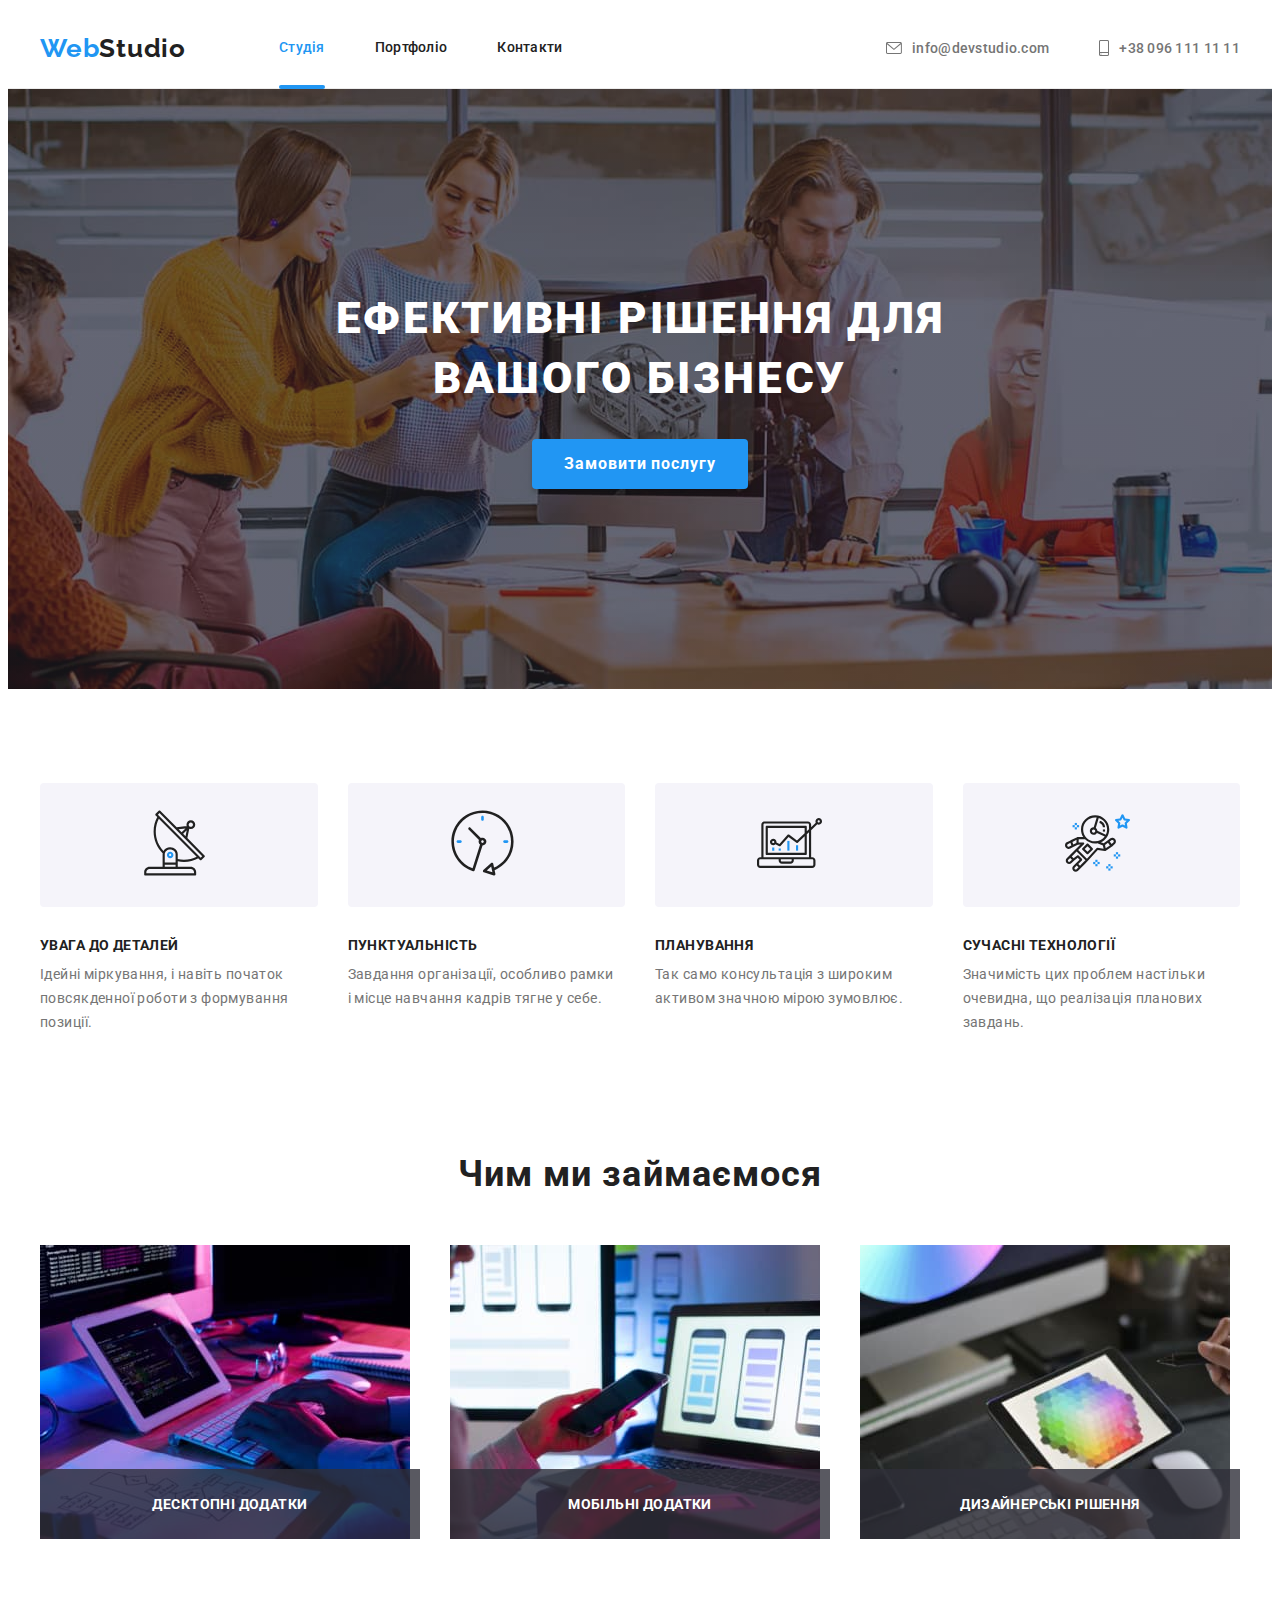
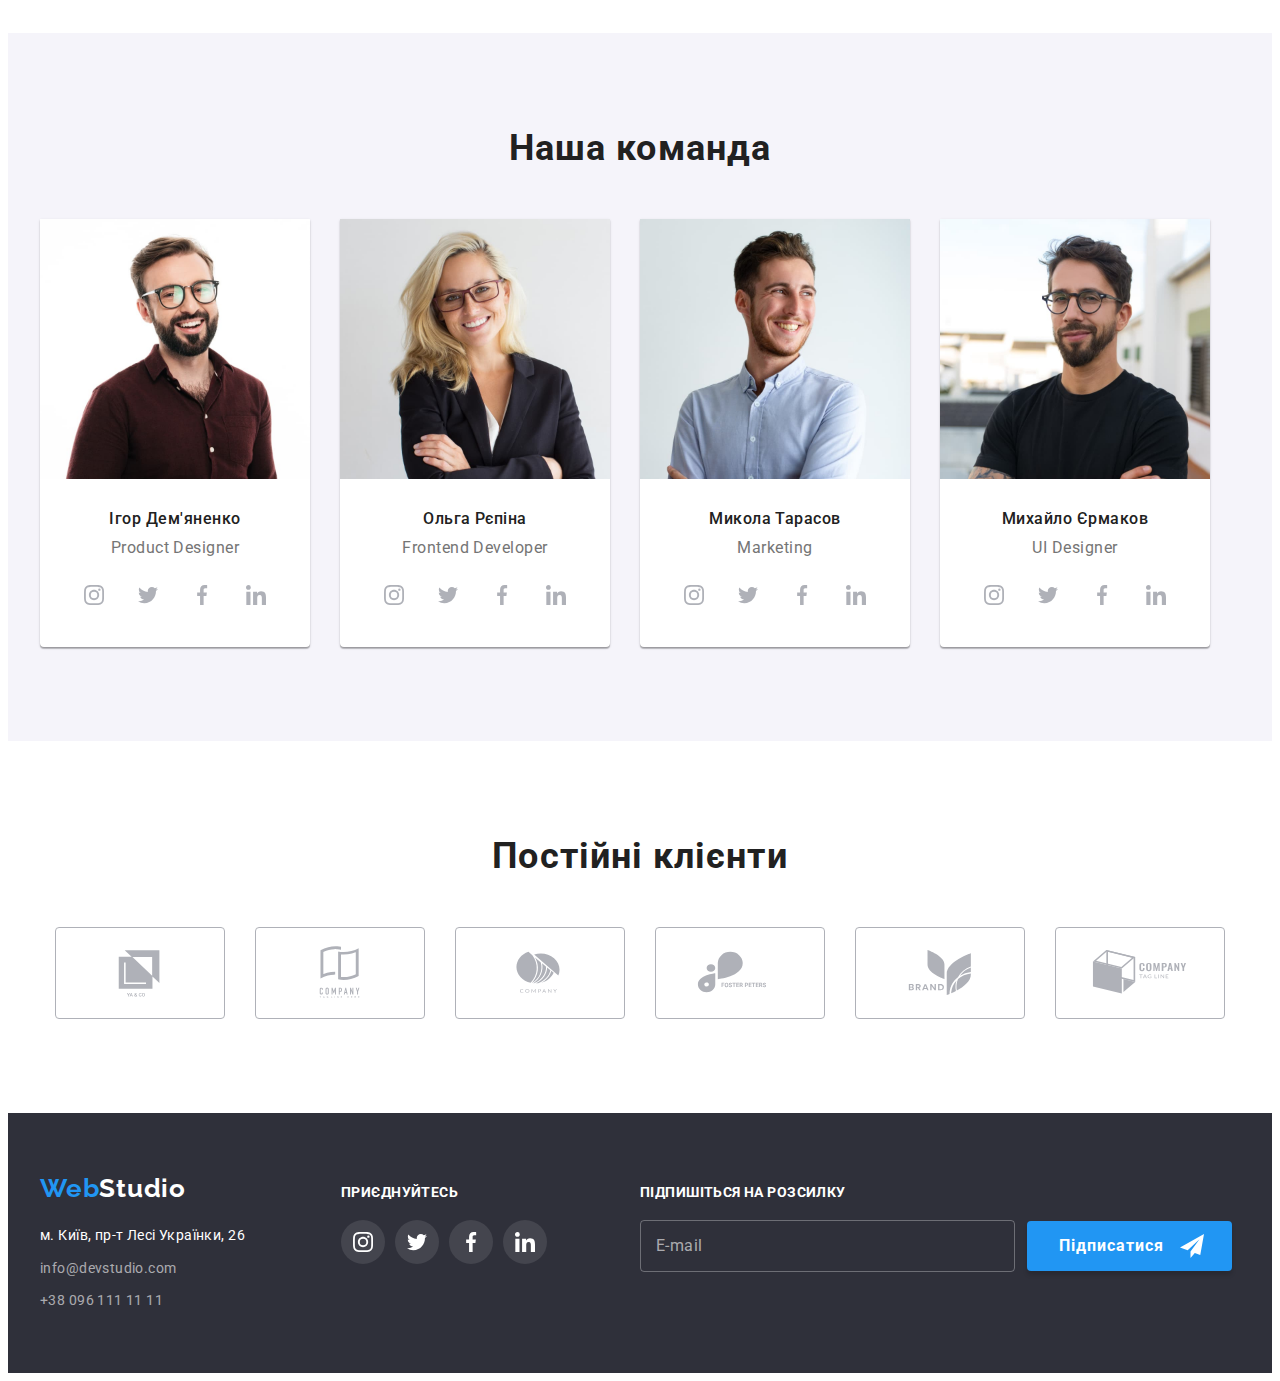
==== index.html @ 254dd170 "Initial commit" ====
<!DOCTYPE html>
<html lang="uk">
  <head>
    <meta charset="UTF-8" />
    <meta http-equiv="X-UA-Compatible" content="IE=edge" />
    <meta name="viewport" content="width=device-width, initial-scale=1.0" />
    <title>Студія</title>
    <!-- modern normalizer -->
    <link rel="stylesheet" href="https://cdnjs.cloudflare.com/ajax/libs/modern-normalize/1.1.0/modern-normalize.min.css"
      integrity="sha512-wpPYUAdjBVSE4KJnH1VR1HeZfpl1ub8YT/NKx4PuQ5NmX2tKuGu6U/JRp5y+Y8XG2tV+wKQpNHVUX03MfMFn9Q=="
      crossorigin="anonymous" referrerpolicy="no-referrer" />

    
    <link rel="preconnect" href="https://fonts.googleapis.com" />
    <link rel="preconnect" href="https://fonts.gstatic.com" crossorigin />
    <link
      href="https://fonts.googleapis.com/css2?family=Montserrat:wght@400;700&family=Raleway:wght@700&family=Roboto:ital,wght@0,500;0,700;0,900;1,400&display=swap"
      rel="stylesheet"
    />
    <link href="https://fonts.googleapis.com/css2?family=Roboto&display=swap" rel="stylesheet">
    <link rel="stylesheet" href="./css/styles.css" />
  </head>
  <body>
    <header>
      <div class="container flex">
        <a href="./index.html" class="logo header-logo">
          <span class="logo__accent">Web</span>Studio</a>
        <nav class="site-nav">
          <ul class="nav">
            <li>
              <a class="link-nav link current" href="./index.html">Студія</a>
            </li>
            <li>
              <a class="link-nav link" href="./portfolio.html">Портфоліо</a>
            </li>
            <li><a class="link-nav link" href="">Контакти</a></li>
          </ul>
        </nav>
        <ul class="contact">
          <li>
            <a class="contact-link link" href="mailto:info@devstudio.com">
              <svg class="icon-letter" width="16" height="12">
                <use href="./images/symbol-defs.svg#icon-letter"></use>
              </svg>
              info@devstudio.com</a>
          </li>
          <li>
            <a class="contact-link link" href="tel:+380961111111">
              <svg class="icon-smartphone" width="10" height="16">
                <use href="./images/symbol-defs.svg#icon-smartphone"></use>
              </svg>
              +38 096 111 11 11</a>
          </li>
        </ul>
      </div>
    </header>
    <main>
        <section class="section section-hero">
          <div class="container">
            <h1 class="hero-title">Ефективні рішення для вашого бізнесу</h1>
            <button type="button" class="hero-btn main-btn" data-modal-open>Замовити послугу</button>
          </div>
        </section>
      <section class="advantage-section">
        <!-- приховано -->
        <h2 class="visually-hidden">Переваги</h2>
        <!-- приховано -->
    
        <div class="container">
          <ul class="advantage__list">
            <li class="advantage__item">
              <div class="advantage__box">
                <svg  width="65px" height="70px">
                  <use href="./images/symbol-defs.svg#icon-antenna"></use>
                </svg>
              </div>
              <h3 class="advantage__title">Увага до деталей</h3>
              <p class="advantage__text">
                Ідейні міркування, і навіть початок повсякденної роботи з
                формування позиції.
              </p>
            </li>
            <li class="advantage__item">
              <div class="advantage__box">
                <svg  width="65px" height="70px">
                  <use href="./images/symbol-defs.svg#icon-clock"></use>
                </svg>
              </div>
              <h3 class="advantage__title">Пунктуальність</h3>
              <p class="advantage__text">
                Завдання організації, особливо рамки і місце навчання кадрів тягне
                у себе.
              </p>
            </li>
            <li class="advantage__item">
              <div class="advantage__box">
                <svg  width="65px" height="70px">
                  <use href="./images/symbol-defs.svg#icon-diagram"></use>
                </svg>
              </div>
              <h3 class="advantage__title">Планування</h3>
              <p class="advantage__text">
                Так само консультація з широким активом значною мірою зумовлює.
              </p>
            </li>
            <li class="advantage__item">
              <div class="advantage__box">
                <svg  width="65px" height="70px">
                  <use href="./images/symbol-defs.svg#icon-astronaut"></use>
                </svg>
              </div>
              <h3 class="advantage__title">Сучасні технології</h3>
              <p class="advantage__text">
                Значимість цих проблем настільки очевидна, що реалізація планових
                завдань.
              </p>
            </li>
          </ul>
        </div>
      </section>
      <section class="work-section">
        <div class="container">
          <h2 class="section__title">Чим ми займаємося</h2>
          <ul class="work__list">
            <li class="work__item">
              <img src="./images/img1.jpg" alt="Робота за комп'ютером" width="370" height="294" />
              <p class="work__text">Десктопні додатки</p>
            </li>
            <li class="work__item">
              <img src="./images/img2.jpg" alt="Робота на смартфоні" width="370" height="294" />
              <p class="work__text">Мобільні додатки</p>
            </li>
            <li class="work__item">
              <img src="./images/img3.jpg" alt="Робота на планшеті" width="370" height="294" />
              <p class="work__text">Дизайнерські рішення</p>
            </li>
          </ul>
        </div>
      </section>
      <section class="team-section">
        <div class="container">
          <h2 class="section__title">Наша команда</h2>
          <ul class="team-list">
            <li class="team-list__item">
              <img class="team__img" src="./images/igor.jpg" alt="Фото Ігоря" width="270" />
              <div class="team__wrapper">
                <h3 class="team__title">Ігор Дем'яненко</h3>
                <p lang="en" class="team__text">Product Designer</p>
                <ul class="list social-list--white">
                  <li>
                    <a class="link social-link" href="" target="_blank" 
                    rel="noopener noreferrer"
                    aria-label="instagram">
                    <svg class="" width="20px" height="20px">
                      <use href="./images/symbol-defs.svg#icon-instagram"></use>
                    </svg>
                  </a>
                </li>
                  <li>
                    <a class="link social-link" href="" target="_blank" 
                    rel="noopener noreferrer"
                    aria-label="twitter">
                    <svg class="" width="20px" height="20px">
                      <use href="./images/symbol-defs.svg#icon-twitter"></use>
                    </svg>
                  </a>
                </li>
                  <li>
                    <a class="link social-link" href="" target="_blank" 
                    rel="noopener noreferrer"
                    aria-label="facebook">
                    <svg class="" width="20px" height="20px">
                      <use href="./images/symbol-defs.svg#icon-facebook"></use>
                    </svg>
                  </a>
                </li>
                  <li>
                    <a class="link social-link" href="" target="_blank" 
                    rel="noopener noreferrer"
                    aria-label="linkedin">
                    <svg class="" width="20px" height="20px">
                      <use href="./images/symbol-defs.svg#icon-linkedin"></use>
                    </svg>
                  </a>
                </li>
                </ul>
              </div>
             
            </li>
            <li class="team-list__item">
              <img class="team__img" src="./images/olga.jpg" alt="Фото Ольги" width="270" />
              <div class="team__wrapper">
                <h3 class="team__title">Ольга Рєпіна</h3>
                <p lang="en" class="team__text">Frontend Developer</p>
                <ul class="list social-list--white">
                  <li>
                    <a class="link social-link" href="" target="_blank" rel="noopener noreferrer" aria-label="instagram">
                      <svg class="" width="20px" height="20px">
                        <use href="./images/symbol-defs.svg#icon-instagram"></use>
                      </svg>
                    </a>
                  </li>
                  <li>
                    <a class="link social-link" href="" target="_blank" rel="noopener noreferrer" aria-label="twitter">
                      <svg class="" width="20px" height="20px">
                        <use href="./images/symbol-defs.svg#icon-twitter"></use>
                      </svg>
                    </a>
                  </li>
                  <li>
                    <a class="link social-link" href="" target="_blank" rel="noopener noreferrer" aria-label="facebook">
                      <svg class="" width="20px" height="20px">
                        <use href="./images/symbol-defs.svg#icon-facebook"></use>
                      </svg>
                    </a>
                  </li>
                  <li>
                    <a class="link social-link" href="" target="_blank" rel="noopener noreferrer" aria-label="linkedin">
                      <svg class="" width="20px" height="20px">
                        <use href="./images/symbol-defs.svg#icon-linkedin"></use>
                      </svg>
                    </a>
                  </li>
                </ul>
              </div>
              
            </li>
            <li class="team-list__item">
              <img class="team__img" src="./images/mykola.jpg" alt="Фото Миколи" width="270" />
              <div class="team__wrapper">
                <h3 class="team__title">Микола Тарасов</h3>
                <p lang="en" class="team__text">Marketing</p>
                <ul class="list social-list--white">
                  <li>
                    <a class="link social-link" href="" target="_blank" rel="noopener noreferrer" aria-label="instagram">
                      <svg class="" width="20px" height="20px">
                        <use href="./images/symbol-defs.svg#icon-instagram"></use>
                      </svg>
                    </a>
                  </li>
                  <li>
                    <a class="link social-link" href="" target="_blank" rel="noopener noreferrer" aria-label="twitter">
                      <svg class="" width="20px" height="20px">
                        <use href="./images/symbol-defs.svg#icon-twitter"></use>
                      </svg>
                    </a>
                  </li>
                  <li>
                    <a class="link social-link" href="" target="_blank" rel="noopener noreferrer" aria-label="facebook">
                      <svg class="" width="20px" height="20px">
                        <use href="./images/symbol-defs.svg#icon-facebook"></use>
                      </svg>
                    </a>
                  </li>
                  <li>
                    <a class="link social-link" href="" target="_blank" rel="noopener noreferrer" aria-label="linkedin">
                      <svg class="" width="20px" height="20px">
                        <use href="./images/symbol-defs.svg#icon-linkedin"></use>
                      </svg>
                    </a>
                  </li>
                </ul>
              </div>
             
            </li>
            <li class="team-list__item">
              <img class="team__img" src="./images/mykhail.jpg" alt="Фото Михайла" width="270" />
              <div class="team__wrapper">
                <h3 class="team__title">Михайло Єрмаков</h3>
                <p lang="en" class="team__text">UI Designer</p>
                <ul class="list social-list--white">
                  <li>
                    <a class="link social-link" href="" target="_blank" rel="noopener noreferrer" aria-label="instagram">
                      <svg class="" width="20px" height="20px">
                        <use href="./images/symbol-defs.svg#icon-instagram"></use>
                      </svg>
                    </a>
                  </li>
                  <li>
                    <a class="link social-link" href="" target="_blank" rel="noopener noreferrer" aria-label="twitter">
                      <svg class="" width="20px" height="20px">
                        <use href="./images/symbol-defs.svg#icon-twitter"></use>
                      </svg>
                    </a>
                  </li>
                  <li>
                    <a class="link social-link" href="" target="_blank" rel="noopener noreferrer" aria-label="facebook">
                      <svg class="" width="20px" height="20px">
                        <use href="./images/symbol-defs.svg#icon-facebook"></use>
                      </svg>
                    </a>
                  </li>
                  <li>
                    <a class="link social-link" href="" target="_blank" rel="noopener noreferrer" aria-label="linkedin">
                      <svg class="" width="20px" height="20px">
                        <use href="./images/symbol-defs.svg#icon-linkedin"></use>
                      </svg>
                    </a>
                  </li>
                </ul>
              </div>
              
            </li>
          </ul>
        </div>
      </section>
      <section class="section section-clients">
        <div class="container container-clients">
          <h2 class="clients-title title">Постійні клієнти</h2>
          <ul class="list clients-list">
            <li>
              <a 
              class="link clients-link" 
              href=""
              target="_blank" 
              rel="noopener noreferrer">
                <svg class="company-icon" width="106px" height="60px">
                  <use href="./images/symbol-defs.svg#icon-company1"></use>
                </svg>
              </a>
            </li>
            <li>
              <a class="link clients-link" href="" target="_blank" rel="noopener noreferrer">
                <svg class="company-icon" width="106px" height="60px">
                  <use href="./images/symbol-defs.svg#icon-company2"></use>
                </svg>
              </a>
            </li>
            <li>
              <a class="link clients-link" href="" target="_blank" rel="noopener noreferrer">
                <svg class="company-icon" width="106px" height="60px">
                  <use href="./images/symbol-defs.svg#icon-company3"></use>
                </svg>
              </a>
            </li>
            <li>
              <a class="link clients-link" href="" target="_blank" rel="noopener noreferrer">
                <svg class="company-icon" width="106px" height="60px">
                  <use href="./images/symbol-defs.svg#icon-company4"></use>
                </svg>
              </a>
            </li>
            <li>
              <a class="link clients-link" href="" target="_blank" rel="noopener noreferrer">
                <svg class="company-icon" width="106px" height="60px">
                  <use href="./images/symbol-defs.svg#icon-company5"></use>
                </svg>
              </a>
            </li>
            <li>
              <a class="link clients-link" href="" target="_blank" rel="noopener noreferrer">
                <svg class="company-icon" width="106px" height="60px">
                  <use href="./images/symbol-defs.svg#icon-company6"></use>
                </svg>
              </a>
            </li>
          </ul>
        </div>
      </section>
    </main>
    <footer class="footer">
      <div class="container footer-container">
        <div class="contact-block">
          <a class="logo logo--footer" href="./index.html">
            <span class="logo__accent">Web</span>Studio</a>
          <address class="address">
            <p class="address-text">м. Київ, пр-т Лесі Українки, 26</p>
            <ul class="address-list">
              <li>
                <a class="link mail-footer" href="mailto:info@devstudio.com">info@devstudio.com</a>
              </li>
              <li>
                <a class="link tel-footer" href="tel:+380961111111">+38 096 111 11 11</a>
              </li>
            </ul>
          </address>
        </div>
        <div class="social-block">
          <h2 class="social-block-title">Приєднуйтесь</h2>
          <ul class="list social-list--dark">
            <li>
              <a class="link footer-link" href="" target="_blank" 
                    rel="noopener noreferrer"
                    aria-label="instagram">
                    <svg class="footer-icon" width="20" height="20">
                      <use href="./images/symbol-defs.svg#icon-instagram"></use>
                    </svg>
                  </a>
            </li>
            <li>
              <a class="link footer-link" href="" target="_blank" 
                    rel="noopener noreferrer"
                    aria-label="twitter">
                    <svg class="footer-icon" width="20" height="20">
                      <use href="./images/symbol-defs.svg#icon-twitter"></use>
                    </svg>
                  </a>
            </li>
            <li>
              <a class="link footer-link" href="" target="_blank" 
                    rel="noopener noreferrer"
                    aria-label="facebook">
                    <svg class="footer-icon" width="20" height="20">
                      <use href="./images/symbol-defs.svg#icon-facebook"></use>
                    </svg>
                  </a>
            </li>
            <li>
              <a class="link footer-link" href="" target="_blank" 
                    rel="noopener noreferrer"
                    aria-label="linkedin">
                    <svg class="footer-icon" width="20" height="20">
                      <use href="./images/symbol-defs.svg#icon-linkedin"></use>
                    </svg>
                  </a>
            </li>
          </ul>
        </div>
        <div class="mailing-block">
          <p class="mailing-text">Підпишіться на розсилку</p>
          <form class="mailing-form">
            <div class="mailing-group">
              <input class="mailing-inp" type="email" id="mailing" placeholder=" ">
              <label class="mailing-label" for="mailing">E-mail</label>
            </div>
            <button class="mailing-btn main-btn" type="submit">Підписатися</button>
          </form>
          
        </div>
      </div>
    </footer>
    <!-- Modal Window -->
    <div class="backdrop is-hidden" data-modal>
      <div class="modal">
        <button type="button" class="modal-btn" data-modal-close>
          <svg class="modal-icon" width="11" height="11">
            <use href="./images/icons/symbol-defs.svg#icon-close2"></use>
          </svg>
        </button>

        <div class="form-group">
          <strong class="str">Залиште свої дані, ми вам передзвонимо</strong>
          <form class="form" autocomplete="off">
            <div class="form-field">
              <input type="text" class="form-input" name="name" id="name">
              <label for="name" class="form-label">Ім'я</label>
              <span class="icon">
                <svg width="12" height="12">
                  <use href="./images/symbol-defs.svg#icon-name"></use>
                </svg>
              </span>
            </div>
            <div class="form-field">
              <input type="tel" class="form-input" name="tel" id="tel">
              <label for="tel" class="form-label">Телефон</label>
              <span class="icon">
                <svg width="13" height="13">
                  <use href="./images/symbol-defs.svg#icon-tel"></use>
                </svg>
              </span>
            </div>
            <div class="form-field">
              <input type="email" class="form-input" name="email" id="email">
              <label for="email" class="form-label">Пошта</label>
              <span class="icon">
                <svg width="15" height="12">
                  <use href="./images/symbol-defs.svg#icon-email"></use>
                </svg>
              </span>
            </div>
            <div class="form-field comment">
              <textarea class="form-comment" name="comment" id="comment" placeholder="Введіть текст"></textarea>
              <label class="form-label comment" for="comment">Коментар</label>
            </div>
            <div class="checkbox-group">
                <input id="checkbox" class="checkbox" type="checkbox" name="checkbox">
                <label for="checkbox" class="checkbox-label">
                  Погоджуюся з розсилкою та приймаю
                  <a class="check-link" href=""> Умови договору</a>
                </label>
            </div>
          </form>
          <button class="submit-btn main-btn" type="submit">Відправити</button>
        </div>
      </div>
    </div>
    <script src="./js/modal.js"></script>
  </body>
</html>
---- css/styles.css ----
:root{
  --main-text-color: #212121;
  --secondary-text-color: #757575;
  --accent-color: #2196F3;
  --main-background-color: #ffffff;
  --secondary-bgc: #F5F4FA;
  --temporory-bgc: #2F303A;
}


body{
  font-family: Roboto;
  font-style: normal;
  font-weight: 400;
  color: var(--main-text-color);
  background-color: var(--main-background-color)
}
h1, h2, h3, h4, h5, h6, p {
  margin: 0;
}
ul{
  margin: 0;
  padding: 0;
}
.link {
  text-decoration: none;
  display: block;
}
.site-nav .nav .current{
  color: var(--accent-color);
}
.current::after{
  content: '';
  position: absolute;
  
  display: block;
  background-color: var(--accent-color);
  width: 100%;
  height: 4px;
  border-radius: 2px;
  bottom: -1px;
}
.container{
  width: 1200px;
  padding-left: 15px;
  padding-right: 15px;
  margin: 0 auto;
}
img{
  display: block;
}
/* ------------------------navigation-------------------------- */
header{
  border-bottom: 1px solid #ECECEC;
}
.flex{
  display: flex;
  align-items: center;
}
.logo{
    text-decoration: none;
    font-family: 'Raleway';
    font-style: normal;
    font-weight: 700;
    font-size: 26px;
    line-height: 1.19;
    letter-spacing: 0.03em;
    color: var(--main-text-color);
    display: block;
    min-width: 145px;
}
.header-logo{
  margin-right: 93px;
}
.logo__accent{
color: var(--accent-color)
}
.site-nav{
  margin-right: auto;
}
.nav{
  list-style: none;
  display: flex;
  align-items: center;
  gap: 50px;
}
.nav .link-nav{
  padding-bottom: 32px;
  padding-top: 32px;
}
.link-nav{
    font-weight: 500;
    font-size: 14px;
    line-height: 1.14;
    letter-spacing: 0.02em;
    color: var(--main-text-color);
    position: relative;

    transition-property: color;
    transition-duration: 250ms;
    transition-timing-function: cubic-bezier(0.4, 0, 0.2, 1);
    
}
.link-nav:hover,
.link-nav:focus {
  color: var(--accent-color);
}

.contact {
  list-style: none;
  display: flex;
  gap: 50px;
  align-items: center;
  
}
.contact-link{
    font-weight: 500;
    font-size: 14px;
    line-height: calc(16 / 14);
    letter-spacing: 0.02em;
    color: var(--secondary-text-color);

    display: flex;
    align-items: center;

    transition-property: color;
    transition-duration: 250ms;
    transition-timing-function: cubic-bezier(0.4, 0, 0.2, 1);
}
.icon-letter{
  fill: currentColor;
  margin-right: 10px;
  justify-content: center;
  align-items: center;
}
.icon-smartphone{
  fill: currentColor;
  margin-right: 10px;
  align-items: center;
}
.contact .contact-link{
  padding-bottom: 32px;
  padding-top: 32px;
}
.contact-link:hover,
.contact-link:focus {
  color: var(--accent-color);
}

/* -------------------------hero----------------------- */
.section-hero {
  background-color: #C4C4C4;
  background-image: linear-gradient(
  to right, 
  rgba(47, 48, 58, 0.4),
  rgba(47, 48, 58, 0.4)),
  url(../images/hero-bg.jpg);
  background-position: center;
  

  max-width: 1600px;
  max-height: 600px;
  padding-top: 200px;
  padding-bottom: 200px;
  margin: 0 auto;
}

.hero-title{
    width: 696px;
    margin: 0 auto;
    margin-bottom: 30px;
    font-weight: 900;
    font-size: 44px;
    line-height: 1.36;
    text-align: center;
    letter-spacing: 0.06em;
    text-transform: uppercase;
    color: #ffffff;
}
.hero-btn, .main-btn{
    font-family: inherit;
    font-weight: 700;
    font-size: 16px;
    line-height: 1.88;
    letter-spacing: 0.06em;
    color: #ffffff;
    background-color: var(--accent-color);
    cursor: pointer;
    box-shadow: 0px 4px 4px rgba(0, 0, 0, 0.15);
    border-radius: 4px;
    border: none;
    display: block;
    margin: 0 auto;
    padding: 10px 32px;

    transition-property: background-color;
    transition-duration: 250ms;
    transition-timing-function: cubic-bezier(0.4, 0, 0.2, 1);
}
.hero-btn:hover,
.hero-btn:focus{
  background-color: #188CE8;
}

/* ===================
advantage
======================
 */

.visually-hidden{
  position: absolute;
    white-space: nowrap;
    width: 1px;
    height: 1px;
    overflow: hidden;
    border: 0;
    padding: 0;
    clip: rect(0 0 0 0);
    clip-path: inset(50%);
    margin: -1px;
}
.advantage-section{
  padding-top: 94px;
  padding-bottom: 118px;
}
.advantage__list {
  list-style: none;
  display: flex;
  flex-wrap: nowrap;
  gap: 30px;
  /* margin: auto ; */
}
.advantage__item {
  flex-basis: calc((100% - 30px * 3) / 4);
}
/* .advantage-list:not(:last-child){
  margin-right: 30px;
} */
.advantage__title{
    font-weight: 700;
    font-size: 14px;
    line-height: 16px;
    letter-spacing: 0.03em;
    text-transform: uppercase;
    margin-bottom: 10px;
}
.advantage__text{
    width: 270px;
    font-size: 14px;
    line-height: 1.71;
    letter-spacing: 0.03em;
    color: var(--secondary-text-color);
}
.advantage__box{
  padding: 25px 102px;
  margin-bottom: 30px;
  background-color: #F5F4FA;
  border-radius: 4px;
}

/* 
================================
work
================================
 */

.work-section{
  padding-bottom: 94px;
}
.work__list{
  list-style: none;
  display: flex;
  flex-wrap: nowrap;
  gap: 30px;
}
/* .work-list:not(:last-child){
  margin-right: 30px;
} */
.work__item{
  margin: auto;
  flex-basis: calc((100% - 30px * 2) / 3);
  position: relative;
}

.work__text{
  position: absolute;
  bottom: 0;
  left: 0;
  width: 100%;
  height: 70px;

  display: flex;
  align-items: center;
  justify-content: center;

  font-weight: 700;
  font-size: 14px;
  line-height: calc(16/14);
  text-align: center;
  letter-spacing: 0.03em;
  text-transform: uppercase;
  
  color: #FFFFFF;
  background-color: rgba(47, 48, 58, 0.8);
}
/* -----------------------team------------------- */
.team-list{
  list-style: none;
  display: flex;
  flex-wrap: nowrap;
  gap: 30px;
}
.team-section {
  background-color: var(--secondary-bgc);

  max-width: 1600px;
  margin: 0 auto;
  padding-top: 94px;
  padding-bottom: 94px;
}
.section__title{
    font-weight: 700;
    font-size: 36px;
    line-height: 1.17;
    text-align: center;
    letter-spacing: 0.03em;
    margin-bottom: 50px;
    margin-bottom: 50px;
}
.team__img {
  margin-bottom: 30px;
}
.team__wrapper{
  margin-bottom: 30px;
}
.social-link{
  display: flex;
  justify-content: center;
  align-items: center;
  width: 44px;
  height: 44px;
  border-radius: 50%;
  fill: #AFB1B8;

  transition-property: background-color, fill;
  transition-duration: 250ms;
  transition-timing-function: cubic-bezier(0.4, 0, 0.2, 1);
}
.social-list--white{
  list-style: none;
  display: flex;
  justify-content: center;
  align-items: center;
  gap: 10px;
  margin-top: 16px;
}
.social-link:hover, .social-link:focus {
  fill: #FFFFFF;
  background-color: var(--accent-color);

}
.team__title{
    font-weight: 500;
    font-size: 16px;
    line-height: 1.19;
    text-align: center;
    letter-spacing: 0.03em;
    margin-bottom: 10px;
}
.team__text{
    font-size: 16px;
    line-height: 1.19;
    text-align: center;
    letter-spacing: 0.03em;
    color: var(--secondary-text-color);
}
.team-list__item{
  /* width: 270px; */

  flex-basis: calc((100%-30px * 3) / 4);
  background-color: #FFFFFF;
  box-shadow: 0px 1px 3px rgba(0, 0, 0, 0.12), 0px 1px 1px rgba(0, 0, 0, 0.14), 0px 2px 1px rgba(0, 0, 0, 0.2);
  border-radius: 0px 0px 4px 4px;
}
/* .team:not(:last-child){
  margin-right: 30px;
} */
/* ==================clients=================== */
.section-clients{
  padding-top: 94px;
  padding-bottom: 94px;
}
.clients-title{
    font-weight: 700;
    font-size: 36px;
    line-height: calc(42 / 36);
    text-align: center;
    letter-spacing: 0.03em;
    margin-bottom: 50px;
}
.clients-list{
  list-style: none;
  display: flex;
  justify-content: center;
  gap: 30px;
}
.company-icon{
  fill: #AFB1B8;

  transition-property: fill;
  transition-duration: 250ms;
  transition-timing-function: cubic-bezier(0.4, 0, 0.2, 1);
}
.clients-link{
  display: flex;
  padding: 15px 31px;
  border: 1px solid #AFB1B8;
  border-radius: 4px;

  transition-property: border;
  transition-duration: 250ms;
  transition-timing-function: cubic-bezier(0.4, 0, 0.2, 1);
}
.clients-link:hover .company-icon{
  fill: var(--accent-color);
}
.clients-link:hover,
.clients-link:focus{
  border: 1px solid var(--accent-color);;
}
.clients-link:focus .company-icon {
  fill: var(--accent-color);
  
}
/* 
========================================
footer
========================================
 */

.footer-container{
  display: flex;
  align-items: baseline;
}
.footer{
  padding-top: 60px;
  padding-bottom: 60px;
}
.logo--footer {
  color: #ffffff;
  margin-bottom: 20px;
}
.footer{
  background-color: var(--temporory-bgc);
}
.address{
  font-style: normal;
  width: 231px;
}
.address-text{
    font-size: 14px;
    line-height: 1.71;
    letter-spacing: 0.03em;
    color: #ffffff;
    margin-bottom: 9px;
}
.address-list{
  list-style: none;
}

.address-list .link {
    font-size: 14px;
    line-height: 1.71;
    letter-spacing: 0.03em;
    color: rgba(255, 255, 255, 0.6);

    transition-property: color;
    transition-duration: 250ms;
    transition-timing-function: cubic-bezier(0.4, 0, 0.2, 1);
}
.address-list .link:hover,
.address-list .link:focus {
  color: var(--accent-color);
}
.mail-footer{
  margin-bottom: 8px;
}
.contact-block{
  margin-right: 70px;
}
.social-block{
  margin-right: 93px;
}
.social-block-title{
    font-weight: 700;
    font-size: 14px;
    line-height: 16px;
    letter-spacing: 0.03em;
    text-transform: uppercase;
    color: #ffffff;
    margin-bottom: 20px;
}
.footer-link{
  display: flex;
  justify-content: center;
  align-items: center;
  padding: 12px;
  background-color: rgba(255, 255, 255, 0.1);
  border-radius: 50%;

  transition-property: background-color;
  transition-duration: 250ms;
  transition-timing-function: cubic-bezier(0.4, 0, 0.2, 1);
}
.footer-link:hover,
.footer-link:focus{
  background-color: var(--accent-color);
}
.social-list--dark{
  list-style: none;
  display: flex;
  justify-content: center;
  gap: 10px;
}
.footer-icon{
  fill: var(--main-background-color);
}

/* 
===============================
mailing form
=============================== 
*/

.mailing-form{
  display: flex;
  align-items: center;
  justify-content: center;

  gap: 12px;
}
.mailing-text{
  font-weight: 700;
  font-size: 14px;
  line-height: calc(16 / 14);
  letter-spacing: 0.03em;
  text-transform: uppercase;
  color: #FFFFFF;

  margin-bottom: 20px;
}
.mailing-group{
  position: relative;
}
.mailing-label{
  position: absolute;
  display: flex;

  top: 50%;
  left: 16px;
  transform: translateY(-50%);

  transition: transform 250ms cubic-bezier(0.4, 0, 0.2, 1);
  transform-origin: left;

  font-size: 16px;
  line-height: 1.25;
  letter-spacing: 0.03em;
  color: rgba(255, 255, 255, 0.6);
}
.mailing-inp{
  padding: 0;
  outline: none;

  color: #ffffff;

  padding-left: 15px;

  width: 358px;
  height: 50px;

  border: 1px solid rgba(255, 255, 255, 0.3);
  border-radius: 4px;
  background-color: transparent;

  transition: border-color 250ms cubic-bezier(0.4, 0, 0.2, 1);
}
.mailing-inp:focus,
.mailing-inp:not(:placeholder-shown){
  border-color: #ffffff;
}

.mailing-inp:focus + .mailing-label,
.mailing-inp:not(:placeholder-shown) + .mailing-label{
  transform: translateY(-220%) translateX(-16px) scale(0.9);
}
.mailing-btn{
  position: relative;

  padding-right: 68px;
}
.mailing-btn::after{
  content: "";
  width: 24px;
  height: 24px;

  position: absolute;
  top: 50%;
  right: 28px;
  transform: translateY(-50%);

  background-image: url(../images/icons/send.svg);

}

/* ----------------------------------------portfolio------------------------------------------------------- */
.portfolio{
  padding-top: 100px;
  padding-bottom: 94px;
}

.filter{
  list-style: none;
  margin-bottom: 50px;
  display: flex;
  justify-content: center;
}
.filter-btn-list:not(:last-child){
margin-right: 8px;
}

.filter-button {
  font-style: inherit;
  font-weight: 500;
  font-size: 16px;
  line-height: 1.62;
  
  letter-spacing: 0.03em;
  background: #F5F4FA;
  border-radius: 4px;
  cursor: pointer;
  border: none;
  padding: 6px 22px;

  transition-property: background-color, color, box-shadow;
  transition-duration: 250ms;
  transition-timing-function: cubic-bezier(0.4, 0, 0.2, 1);
}
.button-all{
  padding: 6px 25px;
}

.filter-button:hover,
.filter-button:focus {
  color: #FFFFFF;
  background-color: var(--accent-color);
  box-shadow: 0px 3px 1px rgba(0, 0, 0, 0.1), 0px 1px 2px rgba(0, 0, 0, 0.08), 0px 2px 2px rgba(0, 0, 0, 0.12);
}

.worklist{
  list-style: none;
  display: flex;
  flex-wrap: wrap;
  gap: 30px;
}
.worklist-list{
flex-basis: calc((100% - 30px * 2)/3);

transition-property: box-shadow;
transition-duration: 250ms;
transition-timing-function: cubic-bezier(0.4, 0, 0.2, 1);
/* width: 370px; */
}
.worklist-list:hover,
.worklist-list:focus{
  box-shadow: 0px 1px 1px rgba(0, 0, 0, 0.12), 0px 4px 4px rgba(0, 0, 0, 0.06), 1px 4px 6px rgba(0, 0, 0, 0.16);
}
.worklist-title{
    font-weight: 700;
    font-size: 18px;
    line-height: 2;
    letter-spacing: 0.06em;

    margin-top: 20px;
    margin-bottom: 4px;
    margin-left: 24px;

    color: var(--main-text-color);
}
.worklist-text{
    font-size: 16px;
    line-height: 1.88;
    letter-spacing: 0.03em;
    color: var(--secondary-text-color);
    margin-bottom: 20px;
    margin-left: 24px;
}
.border{
    width: 370px;
    border: 1px solid #EEEEEE;
}
.thumb{
  position: relative;
  overflow: hidden;
}
.overlay{
  position: absolute;
  top: 0;
  left: 0;
  padding: 63px 24px;

  transform: translateY(100%);
  transition: transform 250ms cubic-bezier(0.4, 0, 0.2, 1);

  display: flex;
  align-items: center;
  justify-content: center;

  width: 100%;
  height: 100%;

  background-color: rgba(33, 150, 243, 0.9);
}
.overlay-text{
    font-weight: 400;
    font-size: 18px;
    line-height: 1.56;
    letter-spacing: 0.03em;
    color: #FFFFFF;
}
.worklist-list:hover .overlay{
  transform: translateY(0)
}
/* 
====================
Modal window
====================
 */
 .backdrop{
  position: fixed;
  top: 0;
  left: 0;

  width: 100%;
  height: 100%;

  background-color: rgba(0, 0, 0, 0.2);

  opacity: 1;
  transition: opacity 250ms cubic-bezier(0.4, 0, 0.2, 1), 
  /* scale 250ms cubic-bezier(0.4, 0, 0.2, 1), */
  visibility 250ms cubic-bezier(0.4, 0, 0.2, 1);
 }
 .modal{
  position: absolute;
  top: 50%;
  left: 50%;
  transform: translateX(-50%) translateY(-50%);

  width: 528px;
  min-height: 581px;

  background-color: #FFFFFF;
  box-shadow: 0px 1px 3px rgba(0, 0, 0, 0.12), 0px 1px 1px rgba(0, 0, 0, 0.14), 0px 2px 1px rgba(0, 0, 0, 0.2);
  border-radius: 4px;

  transition: transform 250ms cubic-bezier(0.4, 0, 0.2, 1),
  opacity 250ms cubic-bezier(0.4, 0, 0.2, 1);
 }
.modal-btn{
  position: absolute;
  top: 8px;
  right: 8px;
  padding: 0;
  margin: 0;
  border-radius: 50%;
  border: 1px solid rgba(0, 0, 0, 0.1);
  background-color: transparent;

  width: 30px;
  height: 30px;
  cursor: pointer;

  transition-property: fill;
  transition-duration: 250ms;
  transition-timing-function: cubic-bezier(0.4, 0, 0.2, 1);

  display: flex;
  align-items: center;
  justify-content: center;
}
.modal-btn:hover,
.modal-btn:focus{
 fill: var(--accent-color);

}
.backdrop.is-hidden{
  opacity: 0;
  visibility: hidden;
  pointer-events: none;
  /* scale: 1.1; */
}
.backdrop.is-hidden .modal{
  opacity: 1;
  transform: translateX(-50%) translateY(-70%);
  
}
/* 
===================
Form
===================
 */
.form-group{
  padding: 40px;
}
 .form{
  display: block;
  width: 100%;
 }
 .str{
  display: block;
  font-weight: 700;
  font-size: 20px;
  line-height: calc(23 / 20);
  text-align: center;
  letter-spacing: 0.03em;
  
  color: #212121;

 margin-bottom: 30px;
 }
.form-field:not(:last-child){
  margin-bottom: 28px;
}
 /* .form-input:focus + .form-label{
  color: var(--accent-color);
 } */

 .form-field{
  position: relative;
 }
 .form-field:last-child{
  margin-bottom: 20px;
 }
 .form-label{
  position: absolute;
  top: -40%;
  left: 0;

  font-size: 12px;
  line-height: calc(14 / 12);
  letter-spacing: 0.01em;
  
  color: #757575;
 }
 .form-input{
  width: 100%;
  height: 40px;

  border: 1px solid rgba(33, 33, 33, 0.2);
  border-radius: 4px;
  outline: none;

  padding-left: 42px;
  font-size: 12px;
  line-height: calc(14 / 12);
  letter-spacing: 0.01em;

  transition: border-color 250ms cubic-bezier(0.4, 0, 0.2, 1);
 }
 .form-input:focus,
 .form-comment:focus{
  border: 1px solid var(--accent-color)
 }
 .icon{
  position: absolute;
  top: 50%;
  left: 12px;
  transform: translateY(-50%);

  display: inline-block;

  fill: inherit;
 }
 .form-input:focus ~ .icon{
  fill: var(--accent-color);
 }
 .form-comment{
  width: 100%;
  height: 120px;
  resize: none;
  padding: 0;
  padding: 12px 16px;

  outline: none;
  border: 1px solid rgba(33, 33, 33, 0.2);
  border-radius: 4px;

  font-size: 12px;
  line-height: calc(14 / 12);
  letter-spacing: 0.01em;

  transition: border-color 250ms cubic-bezier(0.4, 0, 0.2, 1);
 }
 .form-label.comment{
  top: -17px;
 }
 /* 
 ==========================
 Checkbox
 ==========================
  */

  .checkbox-group{
    display: flex;
    justify-content: center;
    align-items: center;
  
    margin-bottom: 30px;
  }
  .checkbox{
   appearance: none;
   margin-right: 8px;

   background-size: 0;
   transition: background-size 250ms cubic-bezier(0.4, 0, 0.2, 1),
   background-color 250ms cubic-bezier(0.4, 0, 0.2, 1);

   width: 16px;
   height: 15px;
   border: 2px solid #212121;
   border-radius: 2px;
   /* outline: 2px solid transparent;
   outline-offset: -2px; */
   transform: translateY(-1px);
  }
  .checkbox:checked{
    /* outline-color: var(--accent-color); */
    background-color: var(--accent-color);
    background-image: url(../images/icons/check.svg);
    background-size: contain;
    background-position: center;
    background-origin: border-box;
    border-color: transparent;

    background-size: 16px 15px;
  }
  .checkbox-label{
    font-weight: 400;
    font-size: 14px;
    line-height: 1.71;
    letter-spacing: 0.03em;
    
    color: #757575;

    user-select: none;
  }
  .check-link{
    color: var(--accent-color);
    display: inline-block;
    text-underline-offset: 2px;
  }

    /* .checkbox-icon{
    display: inline-block;
    width: 11px;
    height: 8px;
    border: 2px solid #212121;
    border-radius: 2px;
    margin-right: 8px;

    background-size: 0;
    
    transition: background-size 250ms cubic-bezier(0.4, 0, 0.2, 1);

   
  } */
  /* .checkbox:checked + .checkbox-icon{
    background-color: var(--accent-color);
    background-image: url(../images/icons/checked.svg);
    background-size: contain;
    background-origin: border-box;
    border-color: transparent;

    background-size: 16px 15px;
  } */
  .main-btn{
    transition-property: background-color;
    transition-duration: 250ms;
    transition-timing-function: cubic-bezier(0.4, 0, 0.2, 1);
  }
  .submit-btn{
    padding: 10px 52px;
  }
  .main-btn:hover,
  .main-btn:focus{
    background-color: #188CE8;
  }
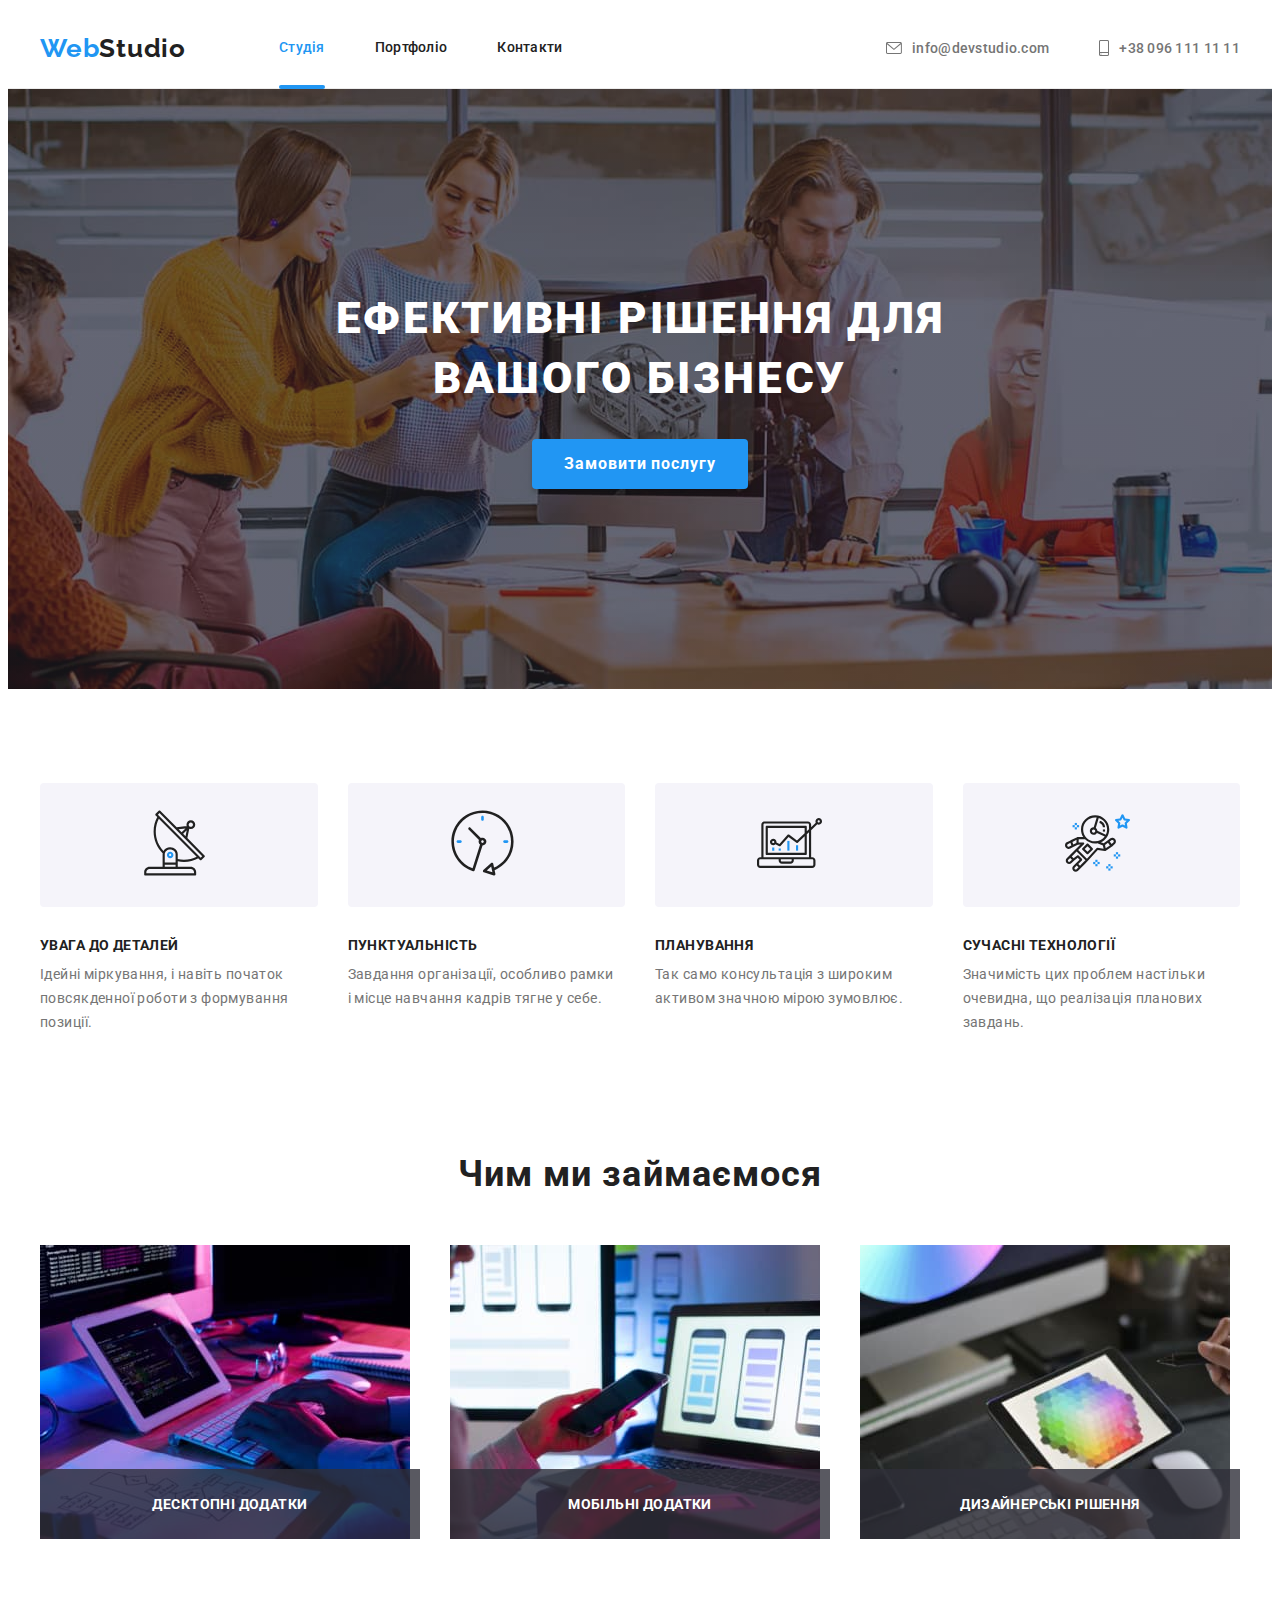
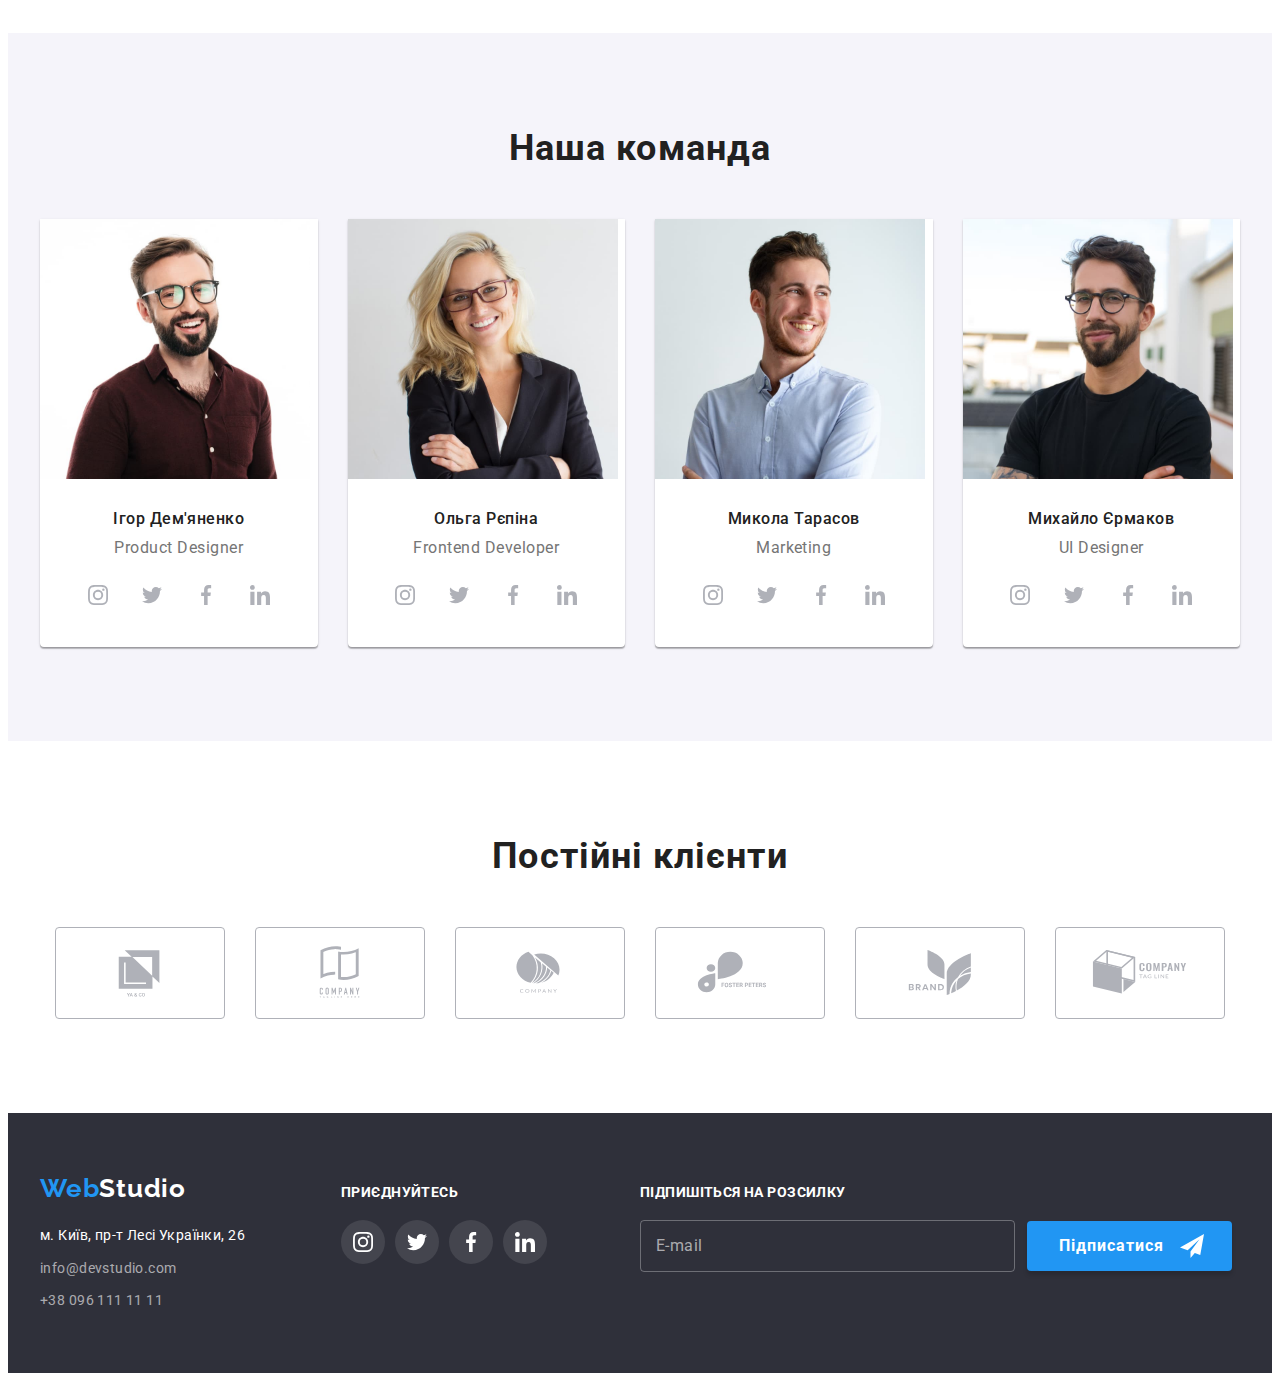
==== commit 0ddf8cd9: "HW7. BEM + sass. v1..1" ====
--- a/index.html
+++ b/index.html
@@ -18,35 +18,36 @@
       rel="stylesheet"
     />
     <link href="https://fonts.googleapis.com/css2?family=Roboto&display=swap" rel="stylesheet">
+    <link rel="stylesheet" href="./css/main.min.css">
     <link rel="stylesheet" href="./css/styles.css" />
   </head>
   <body>
     <header>
       <div class="container flex">
-        <a href="./index.html" class="logo header-logo">
+        <a href="./index.html" class="logo logo--whitebg">
           <span class="logo__accent">Web</span>Studio</a>
-        <nav class="site-nav">
-          <ul class="nav">
-            <li>
-              <a class="link-nav link current" href="./index.html">Студія</a>
-            </li>
-            <li>
-              <a class="link-nav link" href="./portfolio.html">Портфоліо</a>
-            </li>
-            <li><a class="link-nav link" href="">Контакти</a></li>
+        <nav class="navigation">
+          <ul class="navigation__list">
+            <li>
+              <a class="navigation__link link current" href="./index.html">Студія</a>
+            </li>
+            <li>
+              <a class="navigation__link link" href="./portfolio.html">Портфоліо</a>
+            </li>
+            <li><a class="navigation__link link" href="">Контакти</a></li>
           </ul>
         </nav>
-        <ul class="contact">
+        <ul class="contact__list">
           <li>
-            <a class="contact-link link" href="mailto:info@devstudio.com">
-              <svg class="icon-letter" width="16" height="12">
+            <a class="contact__link link" href="mailto:info@devstudio.com">
+              <svg class="contact__icon--letter" width="16" height="12">
                 <use href="./images/symbol-defs.svg#icon-letter"></use>
               </svg>
               info@devstudio.com</a>
           </li>
           <li>
-            <a class="contact-link link" href="tel:+380961111111">
-              <svg class="icon-smartphone" width="10" height="16">
+            <a class="contact__link link" href="tel:+380961111111">
+              <svg class="contact__icon--smartphone" width="10" height="16">
                 <use href="./images/symbol-defs.svg#icon-smartphone"></use>
               </svg>
               +38 096 111 11 11</a>
@@ -55,13 +56,13 @@
       </div>
     </header>
     <main>
-        <section class="section section-hero">
+        <section class="section hero">
           <div class="container">
-            <h1 class="hero-title">Ефективні рішення для вашого бізнесу</h1>
-            <button type="button" class="hero-btn main-btn" data-modal-open>Замовити послугу</button>
+            <h1 class="hero__title">Ефективні рішення для вашого бізнесу</h1>
+            <button type="button" class="btn--hero main-btn" data-modal-open>Замовити послугу</button>
           </div>
         </section>
-      <section class="advantage-section">
+      <section class="advantage">
         <!-- приховано -->
         <h2 class="visually-hidden">Переваги</h2>
         <!-- приховано -->
@@ -118,9 +119,9 @@
           </ul>
         </div>
       </section>
-      <section class="work-section">
+      <section class="work">
         <div class="container">
-          <h2 class="section__title">Чим ми займаємося</h2>
+          <h2 class="section-title">Чим ми займаємося</h2>
           <ul class="work__list">
             <li class="work__item">
               <img src="./images/img1.jpg" alt="Робота за комп'ютером" width="370" height="294" />
@@ -137,18 +138,18 @@
           </ul>
         </div>
       </section>
-      <section class="team-section">
+      <section class="team">
         <div class="container">
-          <h2 class="section__title">Наша команда</h2>
-          <ul class="team-list">
-            <li class="team-list__item">
+          <h2 class="section-title">Наша команда</h2>
+          <ul class="team__list">
+            <li class="team__item">
               <img class="team__img" src="./images/igor.jpg" alt="Фото Ігоря" width="270" />
               <div class="team__wrapper">
-                <h3 class="team__title">Ігор Дем'яненко</h3>
+                <h3 class="team__name">Ігор Дем'яненко</h3>
                 <p lang="en" class="team__text">Product Designer</p>
-                <ul class="list social-list--white">
-                  <li>
-                    <a class="link social-link" href="" target="_blank" 
+                <ul class="list social__list--white">
+                  <li>
+                    <a class="link social__link" href="" target="_blank" 
                     rel="noopener noreferrer"
                     aria-label="instagram">
                     <svg class="" width="20px" height="20px">
@@ -157,7 +158,7 @@
                   </a>
                 </li>
                   <li>
-                    <a class="link social-link" href="" target="_blank" 
+                    <a class="link social__link" href="" target="_blank" 
                     rel="noopener noreferrer"
                     aria-label="twitter">
                     <svg class="" width="20px" height="20px">
@@ -166,7 +167,7 @@
                   </a>
                 </li>
                   <li>
-                    <a class="link social-link" href="" target="_blank" 
+                    <a class="link social__link" href="" target="_blank" 
                     rel="noopener noreferrer"
                     aria-label="facebook">
                     <svg class="" width="20px" height="20px">
@@ -175,7 +176,7 @@
                   </a>
                 </li>
                   <li>
-                    <a class="link social-link" href="" target="_blank" 
+                    <a class="link social__link" href="" target="_blank" 
                     rel="noopener noreferrer"
                     aria-label="linkedin">
                     <svg class="" width="20px" height="20px">
@@ -187,35 +188,35 @@
               </div>
              
             </li>
-            <li class="team-list__item">
+            <li class="team__item">
               <img class="team__img" src="./images/olga.jpg" alt="Фото Ольги" width="270" />
               <div class="team__wrapper">
-                <h3 class="team__title">Ольга Рєпіна</h3>
+                <h3 class="team__name">Ольга Рєпіна</h3>
                 <p lang="en" class="team__text">Frontend Developer</p>
-                <ul class="list social-list--white">
-                  <li>
-                    <a class="link social-link" href="" target="_blank" rel="noopener noreferrer" aria-label="instagram">
+                <ul class="list social__list--white">
+                  <li>
+                    <a class="link social__link" href="" target="_blank" rel="noopener noreferrer" aria-label="instagram">
                       <svg class="" width="20px" height="20px">
                         <use href="./images/symbol-defs.svg#icon-instagram"></use>
                       </svg>
                     </a>
                   </li>
                   <li>
-                    <a class="link social-link" href="" target="_blank" rel="noopener noreferrer" aria-label="twitter">
+                    <a class="link social__link" href="" target="_blank" rel="noopener noreferrer" aria-label="twitter">
                       <svg class="" width="20px" height="20px">
                         <use href="./images/symbol-defs.svg#icon-twitter"></use>
                       </svg>
                     </a>
                   </li>
                   <li>
-                    <a class="link social-link" href="" target="_blank" rel="noopener noreferrer" aria-label="facebook">
+                    <a class="link social__link" href="" target="_blank" rel="noopener noreferrer" aria-label="facebook">
                       <svg class="" width="20px" height="20px">
                         <use href="./images/symbol-defs.svg#icon-facebook"></use>
                       </svg>
                     </a>
                   </li>
                   <li>
-                    <a class="link social-link" href="" target="_blank" rel="noopener noreferrer" aria-label="linkedin">
+                    <a class="link social__link" href="" target="_blank" rel="noopener noreferrer" aria-label="linkedin">
                       <svg class="" width="20px" height="20px">
                         <use href="./images/symbol-defs.svg#icon-linkedin"></use>
                       </svg>
@@ -225,35 +226,35 @@
               </div>
               
             </li>
-            <li class="team-list__item">
+            <li class="team__item">
               <img class="team__img" src="./images/mykola.jpg" alt="Фото Миколи" width="270" />
               <div class="team__wrapper">
-                <h3 class="team__title">Микола Тарасов</h3>
+                <h3 class="team__name">Микола Тарасов</h3>
                 <p lang="en" class="team__text">Marketing</p>
-                <ul class="list social-list--white">
-                  <li>
-                    <a class="link social-link" href="" target="_blank" rel="noopener noreferrer" aria-label="instagram">
+                <ul class="list social__list--white">
+                  <li>
+                    <a class="link social__link" href="" target="_blank" rel="noopener noreferrer" aria-label="instagram">
                       <svg class="" width="20px" height="20px">
                         <use href="./images/symbol-defs.svg#icon-instagram"></use>
                       </svg>
                     </a>
                   </li>
                   <li>
-                    <a class="link social-link" href="" target="_blank" rel="noopener noreferrer" aria-label="twitter">
+                    <a class="link social__link" href="" target="_blank" rel="noopener noreferrer" aria-label="twitter">
                       <svg class="" width="20px" height="20px">
                         <use href="./images/symbol-defs.svg#icon-twitter"></use>
                       </svg>
                     </a>
                   </li>
                   <li>
-                    <a class="link social-link" href="" target="_blank" rel="noopener noreferrer" aria-label="facebook">
+                    <a class="link social__link" href="" target="_blank" rel="noopener noreferrer" aria-label="facebook">
                       <svg class="" width="20px" height="20px">
                         <use href="./images/symbol-defs.svg#icon-facebook"></use>
                       </svg>
                     </a>
                   </li>
                   <li>
-                    <a class="link social-link" href="" target="_blank" rel="noopener noreferrer" aria-label="linkedin">
+                    <a class="link social__link" href="" target="_blank" rel="noopener noreferrer" aria-label="linkedin">
                       <svg class="" width="20px" height="20px">
                         <use href="./images/symbol-defs.svg#icon-linkedin"></use>
                       </svg>
@@ -263,35 +264,35 @@
               </div>
              
             </li>
-            <li class="team-list__item">
+            <li class="team__item">
               <img class="team__img" src="./images/mykhail.jpg" alt="Фото Михайла" width="270" />
               <div class="team__wrapper">
-                <h3 class="team__title">Михайло Єрмаков</h3>
+                <h3 class="team__name">Михайло Єрмаков</h3>
                 <p lang="en" class="team__text">UI Designer</p>
-                <ul class="list social-list--white">
-                  <li>
-                    <a class="link social-link" href="" target="_blank" rel="noopener noreferrer" aria-label="instagram">
+                <ul class="list social__list--white">
+                  <li>
+                    <a class="link social__link" href="" target="_blank" rel="noopener noreferrer" aria-label="instagram">
                       <svg class="" width="20px" height="20px">
                         <use href="./images/symbol-defs.svg#icon-instagram"></use>
                       </svg>
                     </a>
                   </li>
                   <li>
-                    <a class="link social-link" href="" target="_blank" rel="noopener noreferrer" aria-label="twitter">
+                    <a class="link social__link" href="" target="_blank" rel="noopener noreferrer" aria-label="twitter">
                       <svg class="" width="20px" height="20px">
                         <use href="./images/symbol-defs.svg#icon-twitter"></use>
                       </svg>
                     </a>
                   </li>
                   <li>
-                    <a class="link social-link" href="" target="_blank" rel="noopener noreferrer" aria-label="facebook">
+                    <a class="link social__link" href="" target="_blank" rel="noopener noreferrer" aria-label="facebook">
                       <svg class="" width="20px" height="20px">
                         <use href="./images/symbol-defs.svg#icon-facebook"></use>
                       </svg>
                     </a>
                   </li>
                   <li>
-                    <a class="link social-link" href="" target="_blank" rel="noopener noreferrer" aria-label="linkedin">
+                    <a class="link social__link" href="" target="_blank" rel="noopener noreferrer" aria-label="linkedin">
                       <svg class="" width="20px" height="20px">
                         <use href="./images/symbol-defs.svg#icon-linkedin"></use>
                       </svg>
@@ -304,52 +305,52 @@
           </ul>
         </div>
       </section>
-      <section class="section section-clients">
-        <div class="container container-clients">
-          <h2 class="clients-title title">Постійні клієнти</h2>
-          <ul class="list clients-list">
+      <section class="section clients">
+        <div class="container">
+          <h2 class="clients__title title">Постійні клієнти</h2>
+          <ul class="list clients__list">
             <li>
               <a 
-              class="link clients-link" 
+              class="link clients__link" 
               href=""
               target="_blank" 
               rel="noopener noreferrer">
-                <svg class="company-icon" width="106px" height="60px">
+                <svg class="clients__icon" width="106px" height="60px">
                   <use href="./images/symbol-defs.svg#icon-company1"></use>
                 </svg>
               </a>
             </li>
             <li>
-              <a class="link clients-link" href="" target="_blank" rel="noopener noreferrer">
-                <svg class="company-icon" width="106px" height="60px">
+              <a class="link clients__link" href="" target="_blank" rel="noopener noreferrer">
+                <svg class="clients__icon" width="106px" height="60px">
                   <use href="./images/symbol-defs.svg#icon-company2"></use>
                 </svg>
               </a>
             </li>
             <li>
-              <a class="link clients-link" href="" target="_blank" rel="noopener noreferrer">
-                <svg class="company-icon" width="106px" height="60px">
+              <a class="link clients__link" href="" target="_blank" rel="noopener noreferrer">
+                <svg class="clients__icon" width="106px" height="60px">
                   <use href="./images/symbol-defs.svg#icon-company3"></use>
                 </svg>
               </a>
             </li>
             <li>
-              <a class="link clients-link" href="" target="_blank" rel="noopener noreferrer">
-                <svg class="company-icon" width="106px" height="60px">
+              <a class="link clients__link" href="" target="_blank" rel="noopener noreferrer">
+                <svg class="clients__icon" width="106px" height="60px">
                   <use href="./images/symbol-defs.svg#icon-company4"></use>
                 </svg>
               </a>
             </li>
             <li>
-              <a class="link clients-link" href="" target="_blank" rel="noopener noreferrer">
-                <svg class="company-icon" width="106px" height="60px">
+              <a class="link clients__link" href="" target="_blank" rel="noopener noreferrer">
+                <svg class="clients__icon" width="106px" height="60px">
                   <use href="./images/symbol-defs.svg#icon-company5"></use>
                 </svg>
               </a>
             </li>
             <li>
-              <a class="link clients-link" href="" target="_blank" rel="noopener noreferrer">
-                <svg class="company-icon" width="106px" height="60px">
+              <a class="link clients__link" href="" target="_blank" rel="noopener noreferrer">
+                <svg class="clients__icon" width="106px" height="60px">
                   <use href="./images/symbol-defs.svg#icon-company6"></use>
                 </svg>
               </a>
@@ -359,71 +360,71 @@
       </section>
     </main>
     <footer class="footer">
-      <div class="container footer-container">
-        <div class="contact-block">
-          <a class="logo logo--footer" href="./index.html">
+      <div class="container footer__container">
+        <div class="address__block">
+          <a class="logo logo--darkbg" href="./index.html">
             <span class="logo__accent">Web</span>Studio</a>
           <address class="address">
-            <p class="address-text">м. Київ, пр-т Лесі Українки, 26</p>
-            <ul class="address-list">
+            <p class="address__text">м. Київ, пр-т Лесі Українки, 26</p>
+            <ul class="address__list">
               <li>
-                <a class="link mail-footer" href="mailto:info@devstudio.com">info@devstudio.com</a>
+                <a class="link address__link--mail" href="mailto:info@devstudio.com">info@devstudio.com</a>
               </li>
               <li>
-                <a class="link tel-footer" href="tel:+380961111111">+38 096 111 11 11</a>
+                <a class="link" href="tel:+380961111111">+38 096 111 11 11</a>
               </li>
             </ul>
           </address>
         </div>
-        <div class="social-block">
-          <h2 class="social-block-title">Приєднуйтесь</h2>
-          <ul class="list social-list--dark">
-            <li>
-              <a class="link footer-link" href="" target="_blank" 
+        <div class="social__block">
+          <h2 class="social__title--darkbg">Приєднуйтесь</h2>
+          <ul class="list social__list--dark">
+            <li>
+              <a class="link social__link--dark" href="" target="_blank" 
                     rel="noopener noreferrer"
                     aria-label="instagram">
-                    <svg class="footer-icon" width="20" height="20">
+                    <svg class="social__icon--dark" width="20" height="20">
                       <use href="./images/symbol-defs.svg#icon-instagram"></use>
                     </svg>
                   </a>
             </li>
             <li>
-              <a class="link footer-link" href="" target="_blank" 
+              <a class="link social__link--dark" href="" target="_blank" 
                     rel="noopener noreferrer"
                     aria-label="twitter">
-                    <svg class="footer-icon" width="20" height="20">
+                    <svg class="social__icon--dark" width="20" height="20">
                       <use href="./images/symbol-defs.svg#icon-twitter"></use>
                     </svg>
                   </a>
             </li>
             <li>
-              <a class="link footer-link" href="" target="_blank" 
+              <a class="link social__link--dark" href="" target="_blank" 
                     rel="noopener noreferrer"
                     aria-label="facebook">
-                    <svg class="footer-icon" width="20" height="20">
+                    <svg class="social__icon--dark" width="20" height="20">
                       <use href="./images/symbol-defs.svg#icon-facebook"></use>
                     </svg>
                   </a>
             </li>
             <li>
-              <a class="link footer-link" href="" target="_blank" 
+              <a class="link social__link--dark" href="" target="_blank" 
                     rel="noopener noreferrer"
                     aria-label="linkedin">
-                    <svg class="footer-icon" width="20" height="20">
+                    <svg class="social__icon--dark" width="20" height="20">
                       <use href="./images/symbol-defs.svg#icon-linkedin"></use>
                     </svg>
                   </a>
             </li>
           </ul>
         </div>
-        <div class="mailing-block">
-          <p class="mailing-text">Підпишіться на розсилку</p>
-          <form class="mailing-form">
-            <div class="mailing-group">
-              <input class="mailing-inp" type="email" id="mailing" placeholder=" ">
-              <label class="mailing-label" for="mailing">E-mail</label>
-            </div>
-            <button class="mailing-btn main-btn" type="submit">Підписатися</button>
+        <div class="mailing__block">
+          <p class="mailing__text">Підпишіться на розсилку</p>
+          <form class="mailing__form">
+            <div class="mailing__group">
+              <input class="mailing__inp" type="email" id="mailing" placeholder=" ">
+              <label class="mailing__label" for="mailing">E-mail</label>
+            </div>
+            <button class="mailing__btn main-btn" type="submit">Підписатися</button>
           </form>
           
         </div>
--- a/css/main.min.css
+++ b/css/main.min.css
@@ -0,0 +1 @@
+body{font-family:Roboto;font-style:normal;font-weight:400;color:var(--main-text-color);background-color:var(--main-background-color)}img{display:block}header{border-bottom:1px solid #ececec}h1,h2,h3,h4,h5,h6,p{margin:0}ul{margin:0;padding:0}.link{text-decoration:none;display:block}.footer__container{display:-webkit-box;display:-ms-flexbox;display:flex;-webkit-box-align:baseline;-ms-flex-align:baseline;align-items:baseline}.footer{padding-top:60px;padding-bottom:60px}.footer{background-color:var(--temporory-bgc)}.portfolio{padding-top:100px;padding-bottom:94px}.portfolio__grid{list-style:none;display:-webkit-box;display:-ms-flexbox;display:flex;-ms-flex-wrap:wrap;flex-wrap:wrap;gap:30px}.portfolio__item{-ms-flex-preferred-size:calc((100% - 60px)/3);flex-basis:calc((100% - 60px)/3);-webkit-transition-property:-webkit-box-shadow;transition-property:-webkit-box-shadow;transition-property:box-shadow;transition-property:box-shadow, -webkit-box-shadow;-webkit-transition-duration:250ms;transition-duration:250ms;-webkit-transition-timing-function:cubic-bezier(0.4, 0, 0.2, 1);transition-timing-function:cubic-bezier(0.4, 0, 0.2, 1)}.portfolio__item:hover,.portfolio__item:focus{-webkit-box-shadow:0px 1px 1px rgba(0,0,0,.12),0px 4px 4px rgba(0,0,0,.06),1px 4px 6px rgba(0,0,0,.16);box-shadow:0px 1px 1px rgba(0,0,0,.12),0px 4px 4px rgba(0,0,0,.06),1px 4px 6px rgba(0,0,0,.16)}.main-btn{-webkit-transition-property:background-color;transition-property:background-color;-webkit-transition-duration:250ms;transition-duration:250ms;-webkit-transition-timing-function:cubic-bezier(0.4, 0, 0.2, 1);transition-timing-function:cubic-bezier(0.4, 0, 0.2, 1)}.main-btn:hover,.main-btn:focus{background-color:#188ce8}.submit-btn{padding:10px 52px}:root{--main-text-color: #212121;--secondary-text-color: #757575;--accent-color: #2196F3;--main-background-color: #ffffff;--secondary-bgc: #F5F4FA;--temporory-bgc: #2F303A}.visually-hidden{position:absolute;white-space:nowrap;width:1px;height:1px;overflow:hidden;border:0;padding:0;clip:rect(0 0 0 0);-webkit-clip-path:inset(50%);clip-path:inset(50%);margin:-1px}.backdrop{position:fixed;top:0;left:0;width:100%;height:100%;background-color:rgba(0,0,0,.2);opacity:1;-webkit-transition:opacity 250ms cubic-bezier(0.4, 0, 0.2, 1),visibility 250ms cubic-bezier(0.4, 0, 0.2, 1);transition:opacity 250ms cubic-bezier(0.4, 0, 0.2, 1),visibility 250ms cubic-bezier(0.4, 0, 0.2, 1)}.modal{position:absolute;top:50%;left:50%;-webkit-transform:translateX(-50%) translateY(-50%);transform:translateX(-50%) translateY(-50%);width:528px;min-height:581px;background-color:#fff;-webkit-box-shadow:0px 1px 3px rgba(0,0,0,.12),0px 1px 1px rgba(0,0,0,.14),0px 2px 1px rgba(0,0,0,.2);box-shadow:0px 1px 3px rgba(0,0,0,.12),0px 1px 1px rgba(0,0,0,.14),0px 2px 1px rgba(0,0,0,.2);border-radius:4px;-webkit-transition:opacity 250ms cubic-bezier(0.4, 0, 0.2, 1),-webkit-transform 250ms cubic-bezier(0.4, 0, 0.2, 1);transition:opacity 250ms cubic-bezier(0.4, 0, 0.2, 1),-webkit-transform 250ms cubic-bezier(0.4, 0, 0.2, 1);transition:transform 250ms cubic-bezier(0.4, 0, 0.2, 1),opacity 250ms cubic-bezier(0.4, 0, 0.2, 1);transition:transform 250ms cubic-bezier(0.4, 0, 0.2, 1),opacity 250ms cubic-bezier(0.4, 0, 0.2, 1),-webkit-transform 250ms cubic-bezier(0.4, 0, 0.2, 1)}.backdrop.is-hidden .modal{opacity:1;-webkit-transform:translateX(-50%) translateY(-70%);transform:translateX(-50%) translateY(-70%)}.modal-btn{position:absolute;top:8px;right:8px;padding:0;margin:0;border-radius:50%;border:1px solid rgba(0,0,0,.1);background-color:rgba(0,0,0,0);width:30px;height:30px;cursor:pointer;-webkit-transition-property:fill;transition-property:fill;-webkit-transition-duration:250ms;transition-duration:250ms;-webkit-transition-timing-function:cubic-bezier(0.4, 0, 0.2, 1);transition-timing-function:cubic-bezier(0.4, 0, 0.2, 1);display:-webkit-box;display:-ms-flexbox;display:flex;-webkit-box-align:center;-ms-flex-align:center;align-items:center;-webkit-box-pack:center;-ms-flex-pack:center;justify-content:center}.modal-btn:hover,.modal-btn:focus{fill:var(--accent-color)}.backdrop.is-hidden{opacity:0;visibility:hidden;pointer-events:none}.container{width:1200px;padding-left:15px;padding-right:15px;margin:0 auto}.flex{display:-webkit-box;display:-ms-flexbox;display:flex;-webkit-box-align:center;-ms-flex-align:center;align-items:center}.logo{text-decoration:none;font-family:"Raleway";font-style:normal;font-weight:700;font-size:26px;line-height:1.19;letter-spacing:.03em;color:var(--main-text-color);display:block;min-width:145px}.logo--whitebg{margin-right:93px}.logo__accent{color:var(--accent-color)}.logo--darkbg{color:#fff;margin-bottom:20px}.navigation{margin-right:auto}.navigation__list{list-style:none;display:-webkit-box;display:-ms-flexbox;display:flex;-webkit-box-align:center;-ms-flex-align:center;align-items:center;gap:50px}.navigation__link{font-weight:500;font-size:14px;line-height:1.14;letter-spacing:.02em;color:var(--main-text-color);position:relative;-webkit-transition-property:color;transition-property:color;-webkit-transition-duration:250ms;transition-duration:250ms;-webkit-transition-timing-function:cubic-bezier(0.4, 0, 0.2, 1);transition-timing-function:cubic-bezier(0.4, 0, 0.2, 1)}.navigation__link:hover{color:var(--accent-color)}.navigation__link:focus{color:var(--accent-color)}.navigation__list .navigation__link{padding-bottom:32px;padding-top:32px}.navigation .navigation__list .current{color:var(--accent-color)}.current::after{content:"";position:absolute;display:block;background-color:var(--accent-color);width:100%;height:4px;border-radius:2px;bottom:-1px}.contact__list{list-style:none;display:-webkit-box;display:-ms-flexbox;display:flex;gap:50px;-webkit-box-align:center;-ms-flex-align:center;align-items:center}.contact__link{font-weight:500;font-size:14px;line-height:1.1428571429;letter-spacing:.02em;color:var(--secondary-text-color);display:-webkit-box;display:-ms-flexbox;display:flex;-webkit-box-align:center;-ms-flex-align:center;align-items:center;-webkit-transition-property:color;transition-property:color;-webkit-transition-duration:250ms;transition-duration:250ms;-webkit-transition-timing-function:cubic-bezier(0.4, 0, 0.2, 1);transition-timing-function:cubic-bezier(0.4, 0, 0.2, 1)}.contact__link:hover{color:var(--accent-color)}.contact__link:focus{color:var(--accent-color)}.contact__list .contact__link{padding-bottom:32px;padding-top:32px}.contact__icon--letter{fill:currentColor;margin-right:10px;-webkit-box-pack:center;-ms-flex-pack:center;justify-content:center;-webkit-box-align:center;-ms-flex-align:center;align-items:center}.contact__icon--smartphone{fill:currentColor;margin-right:10px;-webkit-box-align:center;-ms-flex-align:center;align-items:center}.hero{background-color:#c4c4c4;background-image:-webkit-gradient(linear, left top, right top, from(rgba(47, 48, 58, 0.4)), to(rgba(47, 48, 58, 0.4))),url(../images/hero-bg.jpg);background-image:linear-gradient(to right, rgba(47, 48, 58, 0.4), rgba(47, 48, 58, 0.4)),url(../images/hero-bg.jpg);background-position:center;max-width:1600px;max-height:600px;padding-top:200px;padding-bottom:200px;margin:0 auto}.hero__title{width:696px;margin:0 auto;margin-bottom:30px;font-weight:900;font-size:44px;line-height:1.36;text-align:center;letter-spacing:.06em;text-transform:uppercase;color:#fff}.btn--hero,.main-btn{font-family:inherit;font-weight:700;font-size:16px;line-height:1.88;letter-spacing:.06em;color:#fff;background-color:var(--accent-color);cursor:pointer;-webkit-box-shadow:0px 4px 4px rgba(0,0,0,.15);box-shadow:0px 4px 4px rgba(0,0,0,.15);border-radius:4px;border:none;display:block;margin:0 auto;padding:10px 32px;-webkit-transition-property:background-color;transition-property:background-color;-webkit-transition-duration:250ms;transition-duration:250ms;-webkit-transition-timing-function:cubic-bezier(0.4, 0, 0.2, 1);transition-timing-function:cubic-bezier(0.4, 0, 0.2, 1)}.btn--hero:hover,.btn--hero:focus{background-color:#188ce8}.advantage{padding-top:94px;padding-bottom:118px}.advantage__list{list-style:none;display:-webkit-box;display:-ms-flexbox;display:flex;-ms-flex-wrap:nowrap;flex-wrap:nowrap;gap:30px}.advantage__item{-ms-flex-preferred-size:calc((100% - 90px)/4);flex-basis:calc((100% - 90px)/4)}.advantage__title{font-weight:700;font-size:14px;line-height:16px;letter-spacing:.03em;text-transform:uppercase;margin-bottom:10px}.advantage__text{width:270px;font-size:14px;line-height:1.71;letter-spacing:.03em;color:var(--secondary-text-color)}.advantage__box{padding:25px 102px;margin-bottom:30px;background-color:#f5f4fa;border-radius:4px}.work{padding-bottom:94px}.work__list{list-style:none;display:-webkit-box;display:-ms-flexbox;display:flex;-ms-flex-wrap:nowrap;flex-wrap:nowrap;gap:30px}.work__item{margin:auto;-ms-flex-preferred-size:calc((100% - 60px)/3);flex-basis:calc((100% - 60px)/3);position:relative}.work__text{position:absolute;bottom:0;left:0;width:100%;height:70px;display:-webkit-box;display:-ms-flexbox;display:flex;-webkit-box-align:center;-ms-flex-align:center;align-items:center;-webkit-box-pack:center;-ms-flex-pack:center;justify-content:center;font-weight:700;font-size:14px;line-height:1.1428571429;text-align:center;letter-spacing:.03em;text-transform:uppercase;color:#fff;background-color:rgba(47,48,58,.8)}.team__list{list-style:none;display:-webkit-box;display:-ms-flexbox;display:flex;-ms-flex-wrap:nowrap;flex-wrap:nowrap;gap:30px}.team{background-color:var(--secondary-bgc);max-width:1600px;margin:0 auto;padding-top:94px;padding-bottom:94px}.section-title{font-weight:700;font-size:36px;line-height:1.17;text-align:center;letter-spacing:.03em;margin-bottom:50px;margin-bottom:50px}.team__img{margin-bottom:30px}.team__wrapper{margin-bottom:30px}.team__name{font-weight:500;font-size:16px;line-height:1.19;text-align:center;letter-spacing:.03em;margin-bottom:10px}.team__text{font-size:16px;line-height:1.19;text-align:center;letter-spacing:.03em;color:var(--secondary-text-color)}.team__item{-ms-flex-preferred-size:calc((100% - 90px)/4);flex-basis:calc((100% - 90px)/4);background-color:#fff;-webkit-box-shadow:0px 1px 3px rgba(0,0,0,.12),0px 1px 1px rgba(0,0,0,.14),0px 2px 1px rgba(0,0,0,.2);box-shadow:0px 1px 3px rgba(0,0,0,.12),0px 1px 1px rgba(0,0,0,.14),0px 2px 1px rgba(0,0,0,.2);border-radius:0px 0px 4px 4px}.social__link{display:-webkit-box;display:-ms-flexbox;display:flex;-webkit-box-pack:center;-ms-flex-pack:center;justify-content:center;-webkit-box-align:center;-ms-flex-align:center;align-items:center;width:44px;height:44px;border-radius:50%;fill:#afb1b8;-webkit-transition-property:background-color,fill;transition-property:background-color,fill;-webkit-transition-duration:250ms;transition-duration:250ms;-webkit-transition-timing-function:cubic-bezier(0.4, 0, 0.2, 1);transition-timing-function:cubic-bezier(0.4, 0, 0.2, 1)}.social__link:hover,.social__link:focus{fill:#fff;background-color:var(--accent-color)}.social__list--white{list-style:none;display:-webkit-box;display:-ms-flexbox;display:flex;-webkit-box-pack:center;-ms-flex-pack:center;justify-content:center;-webkit-box-align:center;-ms-flex-align:center;align-items:center;gap:10px;margin-top:16px}.social__block{margin-right:93px}.social__title--darkbg{font-weight:700;font-size:14px;line-height:16px;letter-spacing:.03em;text-transform:uppercase;color:#fff;margin-bottom:20px}.social__link--dark{display:-webkit-box;display:-ms-flexbox;display:flex;-webkit-box-pack:center;-ms-flex-pack:center;justify-content:center;-webkit-box-align:center;-ms-flex-align:center;align-items:center;padding:12px;background-color:rgba(255,255,255,.1);border-radius:50%;-webkit-transition-property:background-color;transition-property:background-color;-webkit-transition-duration:250ms;transition-duration:250ms;-webkit-transition-timing-function:cubic-bezier(0.4, 0, 0.2, 1);transition-timing-function:cubic-bezier(0.4, 0, 0.2, 1)}.social__link--dark:hover,.social__link--dark:focus{background-color:var(--accent-color)}.social__list--dark{list-style:none;display:-webkit-box;display:-ms-flexbox;display:flex;-webkit-box-pack:center;-ms-flex-pack:center;justify-content:center;gap:10px}.social__icon--dark{fill:var(--main-background-color)}.clients{padding-top:94px;padding-bottom:94px}.clients__title{font-weight:700;font-size:36px;line-height:1.1666666667;text-align:center;letter-spacing:.03em;margin-bottom:50px}.clients__list{list-style:none;display:-webkit-box;display:-ms-flexbox;display:flex;-webkit-box-pack:center;-ms-flex-pack:center;justify-content:center;gap:30px}.clients__icon{fill:#afb1b8;-webkit-transition-property:fill;transition-property:fill;-webkit-transition-duration:250ms;transition-duration:250ms;-webkit-transition-timing-function:cubic-bezier(0.4, 0, 0.2, 1);transition-timing-function:cubic-bezier(0.4, 0, 0.2, 1)}.clients__link:hover .clients__icon{fill:var(--accent-color)}.clients__link:focus .clients__icon{fill:var(--accent-color)}.clients__link{display:-webkit-box;display:-ms-flexbox;display:flex;padding:15px 31px;border:1px solid #afb1b8;border-radius:4px;-webkit-transition-property:border;transition-property:border;-webkit-transition-duration:250ms;transition-duration:250ms;-webkit-transition-timing-function:cubic-bezier(0.4, 0, 0.2, 1);transition-timing-function:cubic-bezier(0.4, 0, 0.2, 1)}.clients__link:hover,.clients__link:focus{border:1px solid var(--accent-color)}address{font-style:normal;width:231px}.address__text{font-size:14px;line-height:1.71;letter-spacing:.03em;color:#fff;margin-bottom:9px}.address__list{list-style:none}.address__list .link{font-size:14px;line-height:1.71;letter-spacing:.03em;color:rgba(255,255,255,.6);-webkit-transition-property:color;transition-property:color;-webkit-transition-duration:250ms;transition-duration:250ms;-webkit-transition-timing-function:cubic-bezier(0.4, 0, 0.2, 1);transition-timing-function:cubic-bezier(0.4, 0, 0.2, 1)}.address__list .link:hover,.address__list .link:focus{color:var(--accent-color)}.address__link--mail{margin-bottom:8px}.address__block{margin-right:70px}.mailing__form{display:-webkit-box;display:-ms-flexbox;display:flex;-webkit-box-align:center;-ms-flex-align:center;align-items:center;-webkit-box-pack:center;-ms-flex-pack:center;justify-content:center;gap:12px}.mailing__text{font-weight:700;font-size:14px;line-height:1.1428571429;letter-spacing:.03em;text-transform:uppercase;color:#fff;margin-bottom:20px}.mailing__group{position:relative}.mailing__label{position:absolute;display:-webkit-box;display:-ms-flexbox;display:flex;top:50%;left:16px;-webkit-transform:translateY(-50%);transform:translateY(-50%);-webkit-transition:-webkit-transform 250ms cubic-bezier(0.4, 0, 0.2, 1);transition:-webkit-transform 250ms cubic-bezier(0.4, 0, 0.2, 1);transition:transform 250ms cubic-bezier(0.4, 0, 0.2, 1);transition:transform 250ms cubic-bezier(0.4, 0, 0.2, 1), -webkit-transform 250ms cubic-bezier(0.4, 0, 0.2, 1);-webkit-transform-origin:left;transform-origin:left;font-size:16px;line-height:1.25;letter-spacing:.03em;color:rgba(255,255,255,.6)}.mailing__inp{padding:0;outline:none;color:#fff;padding-left:15px;width:358px;height:50px;border:1px solid rgba(255,255,255,.3);border-radius:4px;background-color:rgba(0,0,0,0);-webkit-transition:border-color 250ms cubic-bezier(0.4, 0, 0.2, 1);transition:border-color 250ms cubic-bezier(0.4, 0, 0.2, 1)}.mailing__inp:not(:-moz-placeholder-shown){border-color:#fff}.mailing__inp:not(:-ms-input-placeholder){border-color:#fff}.mailing__inp:focus,.mailing__inp:not(:placeholder-shown){border-color:#fff}.mailing__inp:not(:-moz-placeholder-shown)+.mailing__label{transform:translateY(-220%) translateX(-16px) scale(0.9)}.mailing__inp:not(:-ms-input-placeholder)+.mailing__label{transform:translateY(-220%) translateX(-16px) scale(0.9)}.mailing__inp:focus+.mailing__label,.mailing__inp:not(:placeholder-shown)+.mailing__label{-webkit-transform:translateY(-220%) translateX(-16px) scale(0.9);transform:translateY(-220%) translateX(-16px) scale(0.9)}.mailing__btn{position:relative;padding-right:68px}.mailing__btn::after{content:"";width:24px;height:24px;position:absolute;top:50%;right:28px;-webkit-transform:translateY(-50%);transform:translateY(-50%);background-image:url(../images/icons/send.svg)}.filter__list{list-style:none;margin-bottom:50px;display:-webkit-box;display:-ms-flexbox;display:flex;-webkit-box-pack:center;-ms-flex-pack:center;justify-content:center}.filter__item:not(:last-child){margin-right:8px}.filter__btn{font-style:inherit;font-weight:500;font-size:16px;line-height:1.62;letter-spacing:.03em;background:#f5f4fa;border-radius:4px;cursor:pointer;border:none;padding:6px 22px;-webkit-transition-property:background-color,color,-webkit-box-shadow;transition-property:background-color,color,-webkit-box-shadow;transition-property:background-color,color,box-shadow;transition-property:background-color,color,box-shadow,-webkit-box-shadow;-webkit-transition-duration:250ms;transition-duration:250ms;-webkit-transition-timing-function:cubic-bezier(0.4, 0, 0.2, 1);transition-timing-function:cubic-bezier(0.4, 0, 0.2, 1)}.filter__btn:hover,.filter__btn:focus{color:#fff;background-color:var(--accent-color);-webkit-box-shadow:0px 3px 1px rgba(0,0,0,.1),0px 1px 2px rgba(0,0,0,.08),0px 2px 2px rgba(0,0,0,.12);box-shadow:0px 3px 1px rgba(0,0,0,.1),0px 1px 2px rgba(0,0,0,.08),0px 2px 2px rgba(0,0,0,.12)}.filter__btn--all{padding:6px 25px}.thumb__title{font-weight:700;font-size:18px;line-height:2;letter-spacing:.06em;margin-top:20px;margin-bottom:4px;margin-left:24px;color:var(--main-text-color)}.thumb__text{font-size:16px;line-height:1.88;letter-spacing:.03em;color:var(--secondary-text-color);margin-bottom:20px;margin-left:24px}.border{width:370px;border:1px solid #eee}.thumb{position:relative;overflow:hidden}.overlay{position:absolute;top:0;left:0;padding:63px 24px;-webkit-transform:translateY(100%);transform:translateY(100%);-webkit-transition:-webkit-transform 250ms cubic-bezier(0.4, 0, 0.2, 1);transition:-webkit-transform 250ms cubic-bezier(0.4, 0, 0.2, 1);transition:transform 250ms cubic-bezier(0.4, 0, 0.2, 1);transition:transform 250ms cubic-bezier(0.4, 0, 0.2, 1), -webkit-transform 250ms cubic-bezier(0.4, 0, 0.2, 1);display:-webkit-box;display:-ms-flexbox;display:flex;-webkit-box-align:center;-ms-flex-align:center;align-items:center;-webkit-box-pack:center;-ms-flex-pack:center;justify-content:center;width:100%;height:100%;background-color:rgba(33,150,243,.9)}.portfolio__item:hover .overlay{-webkit-transform:translateY(0);transform:translateY(0)}.overlay__text{font-weight:400;font-size:18px;line-height:1.56;letter-spacing:.03em;color:#fff}.form-group{padding:40px}.form{display:block;width:100%}.str{display:block;font-weight:700;font-size:20px;line-height:1.15;text-align:center;letter-spacing:.03em;color:#212121;margin-bottom:30px}.form-field{position:relative}.form-field:not(:last-child){margin-bottom:28px}.form-field:last-child{margin-bottom:20px}.form-label{position:absolute;top:-40%;left:0;font-size:12px;line-height:1.1666666667;letter-spacing:.01em;color:#757575}.form-input{width:100%;height:40px;border:1px solid rgba(33,33,33,.2);border-radius:4px;outline:none;padding-left:42px;font-size:12px;line-height:1.1666666667;letter-spacing:.01em;-webkit-transition:border-color 250ms cubic-bezier(0.4, 0, 0.2, 1);transition:border-color 250ms cubic-bezier(0.4, 0, 0.2, 1)}.form-input:focus{border:1px solid var(--accent-color)}.icon{position:absolute;top:50%;left:12px;-webkit-transform:translateY(-50%);transform:translateY(-50%);display:inline-block;fill:inherit}.form-input:focus .icon{fill:var(--accent-color)}.form-comment{width:100%;height:120px;resize:none;padding:0;padding:12px 16px;outline:none;border:1px solid rgba(33,33,33,.2);border-radius:4px;font-size:12px;line-height:1.1666666667;letter-spacing:.01em;-webkit-transition:border-color 250ms cubic-bezier(0.4, 0, 0.2, 1);transition:border-color 250ms cubic-bezier(0.4, 0, 0.2, 1)}.form-comment:focus{border:1px solid var(--accent-color)}.form-label.comment{top:-17px}.checkbox-group{display:-webkit-box;display:-ms-flexbox;display:flex;-webkit-box-pack:center;-ms-flex-pack:center;justify-content:center;-webkit-box-align:center;-ms-flex-align:center;align-items:center;margin-bottom:30px}.checkbox{-webkit-appearance:none;-moz-appearance:none;appearance:none;margin-right:8px;background-size:0;-webkit-transition:background-size 250ms cubic-bezier(0.4, 0, 0.2, 1),background-color 250ms cubic-bezier(0.4, 0, 0.2, 1);transition:background-size 250ms cubic-bezier(0.4, 0, 0.2, 1),background-color 250ms cubic-bezier(0.4, 0, 0.2, 1);width:16px;height:15px;border:2px solid #212121;border-radius:2px;-webkit-transform:translateY(-1px);transform:translateY(-1px)}.checkbox:checked{background-color:var(--accent-color);background-image:url(../images/icons/check.svg);background-size:contain;background-position:center;background-origin:border-box;border-color:rgba(0,0,0,0);background-size:16px 15px}.checkbox-label{font-weight:400;font-size:14px;line-height:1.71;letter-spacing:.03em;color:#757575;-webkit-user-select:none;-moz-user-select:none;-ms-user-select:none;user-select:none}.check-link{color:var(--accent-color);display:inline-block;text-underline-offset:2px}/*# sourceMappingURL=main.min.css.map */--- a/css/styles.css
+++ b/css/styles.css
@@ -1,21 +1,21 @@
-:root{
+/* :root{
   --main-text-color: #212121;
   --secondary-text-color: #757575;
   --accent-color: #2196F3;
   --main-background-color: #ffffff;
   --secondary-bgc: #F5F4FA;
   --temporory-bgc: #2F303A;
-}
-
-
-body{
+} */
+
+
+/* body{
   font-family: Roboto;
   font-style: normal;
   font-weight: 400;
   color: var(--main-text-color);
   background-color: var(--main-background-color)
-}
-h1, h2, h3, h4, h5, h6, p {
+} */
+/* h1, h2, h3, h4, h5, h6, p {
   margin: 0;
 }
 ul{
@@ -25,11 +25,11 @@
 .link {
   text-decoration: none;
   display: block;
-}
-.site-nav .nav .current{
+} */
+/* .navigation .navigation-list .current{
   color: var(--accent-color);
-}
-.current::after{
+} */
+/* .current::after{
   content: '';
   position: absolute;
   
@@ -39,8 +39,8 @@
   height: 4px;
   border-radius: 2px;
   bottom: -1px;
-}
-.container{
+} */
+/* .container{
   width: 1200px;
   padding-left: 15px;
   padding-right: 15px;
@@ -48,16 +48,16 @@
 }
 img{
   display: block;
-}
+} */
 /* ------------------------navigation-------------------------- */
-header{
+/* header{
   border-bottom: 1px solid #ECECEC;
-}
-.flex{
-  display: flex;
-  align-items: center;
-}
-.logo{
+} */
+/* .flex{
+  display: flex;
+  align-items: center;
+} */
+/* .logo{
     text-decoration: none;
     font-family: 'Raleway';
     font-style: normal;
@@ -69,26 +69,26 @@
     display: block;
     min-width: 145px;
 }
-.header-logo{
+.logo--whitebg{
   margin-right: 93px;
 }
 .logo__accent{
 color: var(--accent-color)
-}
-.site-nav{
+} */
+/* .navigation{
   margin-right: auto;
 }
-.nav{
+.navigation-list{
   list-style: none;
   display: flex;
   align-items: center;
   gap: 50px;
 }
-.nav .link-nav{
+.navigation-list .navigation-list__link{
   padding-bottom: 32px;
   padding-top: 32px;
 }
-.link-nav{
+.navigation-list__link{
     font-weight: 500;
     font-size: 14px;
     line-height: 1.14;
@@ -101,19 +101,19 @@
     transition-timing-function: cubic-bezier(0.4, 0, 0.2, 1);
     
 }
-.link-nav:hover,
-.link-nav:focus {
+.navigation-list__link:hover,
+.navigation-list__link:focus {
   color: var(--accent-color);
-}
-
-.contact {
+} */
+
+/* .contact__list {
   list-style: none;
   display: flex;
   gap: 50px;
   align-items: center;
   
 }
-.contact-link{
+.contact__link{
     font-weight: 500;
     font-size: 14px;
     line-height: calc(16 / 14);
@@ -127,28 +127,28 @@
     transition-duration: 250ms;
     transition-timing-function: cubic-bezier(0.4, 0, 0.2, 1);
 }
-.icon-letter{
+.contact__icon--letter{
   fill: currentColor;
   margin-right: 10px;
   justify-content: center;
   align-items: center;
 }
-.icon-smartphone{
+.contact__icon--smartphone{
   fill: currentColor;
   margin-right: 10px;
   align-items: center;
 }
-.contact .contact-link{
+.contact__list .contact__link{
   padding-bottom: 32px;
   padding-top: 32px;
 }
-.contact-link:hover,
-.contact-link:focus {
+.contact__link:hover,
+.contact__link:focus {
   color: var(--accent-color);
-}
+} */
 
 /* -------------------------hero----------------------- */
-.section-hero {
+/* .hero {
   background-color: #C4C4C4;
   background-image: linear-gradient(
   to right, 
@@ -165,7 +165,7 @@
   margin: 0 auto;
 }
 
-.hero-title{
+.hero__title{
     width: 696px;
     margin: 0 auto;
     margin-bottom: 30px;
@@ -177,7 +177,7 @@
     text-transform: uppercase;
     color: #ffffff;
 }
-.hero-btn, .main-btn{
+.btn--hero, .main-btn{
     font-family: inherit;
     font-weight: 700;
     font-size: 16px;
@@ -197,17 +197,17 @@
     transition-duration: 250ms;
     transition-timing-function: cubic-bezier(0.4, 0, 0.2, 1);
 }
-.hero-btn:hover,
-.hero-btn:focus{
+.btn--hero:hover,
+.btn--hero:focus{
   background-color: #188CE8;
-}
+} */
 
 /* ===================
 advantage
 ======================
  */
 
-.visually-hidden{
+/* .visually-hidden{
   position: absolute;
     white-space: nowrap;
     width: 1px;
@@ -218,8 +218,8 @@
     clip: rect(0 0 0 0);
     clip-path: inset(50%);
     margin: -1px;
-}
-.advantage-section{
+} */
+/* .advantage{
   padding-top: 94px;
   padding-bottom: 118px;
 }
@@ -228,14 +228,12 @@
   display: flex;
   flex-wrap: nowrap;
   gap: 30px;
-  /* margin: auto ; */
+  
 }
 .advantage__item {
   flex-basis: calc((100% - 30px * 3) / 4);
 }
-/* .advantage-list:not(:last-child){
-  margin-right: 30px;
-} */
+
 .advantage__title{
     font-weight: 700;
     font-size: 14px;
@@ -256,7 +254,7 @@
   margin-bottom: 30px;
   background-color: #F5F4FA;
   border-radius: 4px;
-}
+} */
 
 /* 
 ================================
@@ -264,7 +262,7 @@
 ================================
  */
 
-.work-section{
+/* .work{
   padding-bottom: 94px;
 }
 .work__list{
@@ -273,9 +271,7 @@
   flex-wrap: nowrap;
   gap: 30px;
 }
-/* .work-list:not(:last-child){
-  margin-right: 30px;
-} */
+
 .work__item{
   margin: auto;
   flex-basis: calc((100% - 30px * 2) / 3);
@@ -302,15 +298,15 @@
   
   color: #FFFFFF;
   background-color: rgba(47, 48, 58, 0.8);
-}
+} */
 /* -----------------------team------------------- */
-.team-list{
+/* .team__list{
   list-style: none;
   display: flex;
   flex-wrap: nowrap;
   gap: 30px;
 }
-.team-section {
+.team {
   background-color: var(--secondary-bgc);
 
   max-width: 1600px;
@@ -318,7 +314,7 @@
   padding-top: 94px;
   padding-bottom: 94px;
 }
-.section__title{
+.section-title{
     font-weight: 700;
     font-size: 36px;
     line-height: 1.17;
@@ -333,7 +329,7 @@
 .team__wrapper{
   margin-bottom: 30px;
 }
-.social-link{
+.social__link{
   display: flex;
   justify-content: center;
   align-items: center;
@@ -346,7 +342,7 @@
   transition-duration: 250ms;
   transition-timing-function: cubic-bezier(0.4, 0, 0.2, 1);
 }
-.social-list--white{
+.social__list--white{
   list-style: none;
   display: flex;
   justify-content: center;
@@ -354,12 +350,12 @@
   gap: 10px;
   margin-top: 16px;
 }
-.social-link:hover, .social-link:focus {
+.social__link:hover, .social__link:focus {
   fill: #FFFFFF;
   background-color: var(--accent-color);
 
 }
-.team__title{
+.team__name{
     font-weight: 500;
     font-size: 16px;
     line-height: 1.19;
@@ -374,23 +370,19 @@
     letter-spacing: 0.03em;
     color: var(--secondary-text-color);
 }
-.team-list__item{
-  /* width: 270px; */
-
+.team__item{
   flex-basis: calc((100%-30px * 3) / 4);
   background-color: #FFFFFF;
   box-shadow: 0px 1px 3px rgba(0, 0, 0, 0.12), 0px 1px 1px rgba(0, 0, 0, 0.14), 0px 2px 1px rgba(0, 0, 0, 0.2);
   border-radius: 0px 0px 4px 4px;
-}
-/* .team:not(:last-child){
-  margin-right: 30px;
-} */
+} */
+
 /* ==================clients=================== */
-.section-clients{
+/* .clients{
   padding-top: 94px;
   padding-bottom: 94px;
 }
-.clients-title{
+.clients__title{
     font-weight: 700;
     font-size: 36px;
     line-height: calc(42 / 36);
@@ -398,20 +390,20 @@
     letter-spacing: 0.03em;
     margin-bottom: 50px;
 }
-.clients-list{
+.clients__list{
   list-style: none;
   display: flex;
   justify-content: center;
   gap: 30px;
 }
-.company-icon{
+.clients__icon{
   fill: #AFB1B8;
 
   transition-property: fill;
   transition-duration: 250ms;
   transition-timing-function: cubic-bezier(0.4, 0, 0.2, 1);
 }
-.clients-link{
+.clients__link{
   display: flex;
   padding: 15px 31px;
   border: 1px solid #AFB1B8;
@@ -421,24 +413,24 @@
   transition-duration: 250ms;
   transition-timing-function: cubic-bezier(0.4, 0, 0.2, 1);
 }
-.clients-link:hover .company-icon{
+.clients__link:hover .clients__icon{
   fill: var(--accent-color);
 }
-.clients-link:hover,
-.clients-link:focus{
+.clients__link:hover,
+.clients__link:focus{
   border: 1px solid var(--accent-color);;
 }
-.clients-link:focus .company-icon {
+.clients__link:focus .clients__icon {
   fill: var(--accent-color);
   
-}
+} */
 /* 
 ========================================
 footer
 ========================================
  */
 
-.footer-container{
+/* .footer__container{
   display: flex;
   align-items: baseline;
 }
@@ -446,29 +438,26 @@
   padding-top: 60px;
   padding-bottom: 60px;
 }
-.logo--footer {
-  color: #ffffff;
-  margin-bottom: 20px;
-}
+
 .footer{
   background-color: var(--temporory-bgc);
-}
-.address{
+} */
+/* .address{
   font-style: normal;
   width: 231px;
 }
-.address-text{
+.address__text{
     font-size: 14px;
     line-height: 1.71;
     letter-spacing: 0.03em;
     color: #ffffff;
     margin-bottom: 9px;
 }
-.address-list{
-  list-style: none;
-}
-
-.address-list .link {
+.address__list{
+  list-style: none;
+}
+
+.address__list .link {
     font-size: 14px;
     line-height: 1.71;
     letter-spacing: 0.03em;
@@ -478,20 +467,20 @@
     transition-duration: 250ms;
     transition-timing-function: cubic-bezier(0.4, 0, 0.2, 1);
 }
-.address-list .link:hover,
-.address-list .link:focus {
+.address__list .link:hover,
+.address__list .link:focus {
   color: var(--accent-color);
 }
-.mail-footer{
+.address__link--mail{
   margin-bottom: 8px;
 }
-.contact-block{
+.address__block{
   margin-right: 70px;
-}
-.social-block{
+} */
+/* .social__block{
   margin-right: 93px;
 }
-.social-block-title{
+.social__title--darkbg{
     font-weight: 700;
     font-size: 14px;
     line-height: 16px;
@@ -500,7 +489,7 @@
     color: #ffffff;
     margin-bottom: 20px;
 }
-.footer-link{
+.social__link--dark{
   display: flex;
   justify-content: center;
   align-items: center;
@@ -512,19 +501,19 @@
   transition-duration: 250ms;
   transition-timing-function: cubic-bezier(0.4, 0, 0.2, 1);
 }
-.footer-link:hover,
-.footer-link:focus{
+.social__link--dark:hover,
+.social__link--dark:focus{
   background-color: var(--accent-color);
 }
-.social-list--dark{
+.social__list--dark{
   list-style: none;
   display: flex;
   justify-content: center;
   gap: 10px;
 }
-.footer-icon{
+.social__icon--dark{
   fill: var(--main-background-color);
-}
+} */
 
 /* 
 ===============================
@@ -532,14 +521,14 @@
 =============================== 
 */
 
-.mailing-form{
+/* .mailing__form{
   display: flex;
   align-items: center;
   justify-content: center;
 
   gap: 12px;
 }
-.mailing-text{
+.mailing__text{
   font-weight: 700;
   font-size: 14px;
   line-height: calc(16 / 14);
@@ -549,10 +538,10 @@
 
   margin-bottom: 20px;
 }
-.mailing-group{
+.mailing__group{
   position: relative;
 }
-.mailing-label{
+.mailing__label{
   position: absolute;
   display: flex;
 
@@ -568,7 +557,7 @@
   letter-spacing: 0.03em;
   color: rgba(255, 255, 255, 0.6);
 }
-.mailing-inp{
+.mailing__inp{
   padding: 0;
   outline: none;
 
@@ -585,21 +574,21 @@
 
   transition: border-color 250ms cubic-bezier(0.4, 0, 0.2, 1);
 }
-.mailing-inp:focus,
-.mailing-inp:not(:placeholder-shown){
+.mailing__inp:focus,
+.mailing__inp:not(:placeholder-shown){
   border-color: #ffffff;
 }
 
-.mailing-inp:focus + .mailing-label,
-.mailing-inp:not(:placeholder-shown) + .mailing-label{
+.mailing__inp:focus + .mailing__label,
+.mailing__inp:not(:placeholder-shown) + .mailing__label{
   transform: translateY(-220%) translateX(-16px) scale(0.9);
 }
-.mailing-btn{
+.mailing__btn{
   position: relative;
 
   padding-right: 68px;
 }
-.mailing-btn::after{
+.mailing__btn::after{
   content: "";
   width: 24px;
   height: 24px;
@@ -611,25 +600,25 @@
 
   background-image: url(../images/icons/send.svg);
 
-}
+} */
 
 /* ----------------------------------------portfolio------------------------------------------------------- */
-.portfolio{
+/* .portfolio{
   padding-top: 100px;
   padding-bottom: 94px;
-}
-
-.filter{
+} */
+
+/* .filter__list{
   list-style: none;
   margin-bottom: 50px;
   display: flex;
   justify-content: center;
 }
-.filter-btn-list:not(:last-child){
+.filter__item:not(:last-child){
 margin-right: 8px;
 }
 
-.filter-button {
+.filter__btn {
   font-style: inherit;
   font-weight: 500;
   font-size: 16px;
@@ -646,36 +635,35 @@
   transition-duration: 250ms;
   transition-timing-function: cubic-bezier(0.4, 0, 0.2, 1);
 }
-.button-all{
+.filter__btn--all{
   padding: 6px 25px;
 }
 
-.filter-button:hover,
-.filter-button:focus {
+.filter__btn:hover,
+.filter__btn:focus {
   color: #FFFFFF;
   background-color: var(--accent-color);
   box-shadow: 0px 3px 1px rgba(0, 0, 0, 0.1), 0px 1px 2px rgba(0, 0, 0, 0.08), 0px 2px 2px rgba(0, 0, 0, 0.12);
-}
-
-.worklist{
+} */
+
+/* .portfolio__grid{
   list-style: none;
   display: flex;
   flex-wrap: wrap;
   gap: 30px;
 }
-.worklist-list{
+.portfolio__item{
 flex-basis: calc((100% - 30px * 2)/3);
 
 transition-property: box-shadow;
 transition-duration: 250ms;
 transition-timing-function: cubic-bezier(0.4, 0, 0.2, 1);
-/* width: 370px; */
-}
-.worklist-list:hover,
-.worklist-list:focus{
+} */
+/* .portfolio__item:hover,
+.portfolio__item:focus{
   box-shadow: 0px 1px 1px rgba(0, 0, 0, 0.12), 0px 4px 4px rgba(0, 0, 0, 0.06), 1px 4px 6px rgba(0, 0, 0, 0.16);
-}
-.worklist-title{
+} */
+/* .thumb__title{
     font-weight: 700;
     font-size: 18px;
     line-height: 2;
@@ -687,7 +675,7 @@
 
     color: var(--main-text-color);
 }
-.worklist-text{
+.thumb__text{
     font-size: 16px;
     line-height: 1.88;
     letter-spacing: 0.03em;
@@ -721,22 +709,22 @@
 
   background-color: rgba(33, 150, 243, 0.9);
 }
-.overlay-text{
+.overlay__text{
     font-weight: 400;
     font-size: 18px;
     line-height: 1.56;
     letter-spacing: 0.03em;
     color: #FFFFFF;
 }
-.worklist-list:hover .overlay{
+.portfolio__item:hover .overlay{
   transform: translateY(0)
-}
+} */
 /* 
 ====================
 Modal window
 ====================
  */
- .backdrop{
+ /* .backdrop{
   position: fixed;
   top: 0;
   left: 0;
@@ -748,7 +736,6 @@
 
   opacity: 1;
   transition: opacity 250ms cubic-bezier(0.4, 0, 0.2, 1), 
-  /* scale 250ms cubic-bezier(0.4, 0, 0.2, 1), */
   visibility 250ms cubic-bezier(0.4, 0, 0.2, 1);
  }
  .modal{
@@ -798,19 +785,18 @@
   opacity: 0;
   visibility: hidden;
   pointer-events: none;
-  /* scale: 1.1; */
 }
 .backdrop.is-hidden .modal{
   opacity: 1;
   transform: translateX(-50%) translateY(-70%);
   
-}
+} */
 /* 
 ===================
 Form
 ===================
  */
-.form-group{
+/* .form-group{
   padding: 40px;
 }
  .form{
@@ -832,10 +818,6 @@
 .form-field:not(:last-child){
   margin-bottom: 28px;
 }
- /* .form-input:focus + .form-label{
-  color: var(--accent-color);
- } */
-
  .form-field{
   position: relative;
  }
@@ -904,14 +886,14 @@
  }
  .form-label.comment{
   top: -17px;
- }
+ } */
  /* 
  ==========================
  Checkbox
  ==========================
   */
 
-  .checkbox-group{
+  /* .checkbox-group{
     display: flex;
     justify-content: center;
     align-items: center;
@@ -930,12 +912,11 @@
    height: 15px;
    border: 2px solid #212121;
    border-radius: 2px;
-   /* outline: 2px solid transparent;
-   outline-offset: -2px; */
+ 
    transform: translateY(-1px);
   }
   .checkbox:checked{
-    /* outline-color: var(--accent-color); */
+    
     background-color: var(--accent-color);
     background-image: url(../images/icons/check.svg);
     background-size: contain;
@@ -959,7 +940,7 @@
     color: var(--accent-color);
     display: inline-block;
     text-underline-offset: 2px;
-  }
+  } */
 
     /* .checkbox-icon{
     display: inline-block;
@@ -984,7 +965,7 @@
 
     background-size: 16px 15px;
   } */
-  .main-btn{
+  /* .main-btn{
     transition-property: background-color;
     transition-duration: 250ms;
     transition-timing-function: cubic-bezier(0.4, 0, 0.2, 1);
@@ -995,4 +976,4 @@
   .main-btn:hover,
   .main-btn:focus{
     background-color: #188CE8;
-  }+  } */